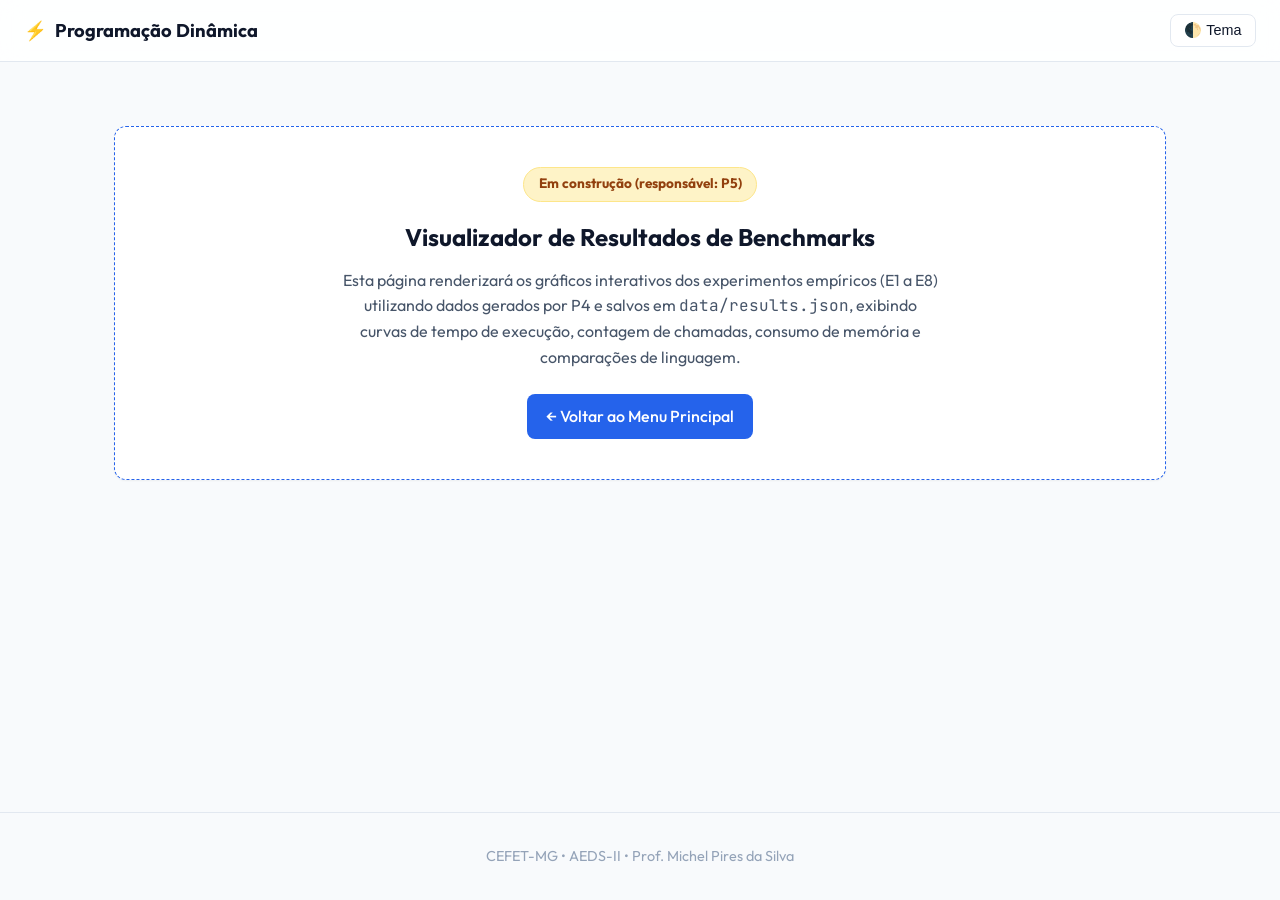
==== web/benchmarks.html @ c02f7778 "feat: benchmarks, lcs em cpp e interface web com menu funcional" ====
<!DOCTYPE html>
<html lang="pt-BR">
<head>
  <meta charset="UTF-8">
  <meta name="viewport" content="width=device-width, initial-scale=1.0">
  <title>Resultados de Benchmarks | Programação Dinâmica</title>
  <link rel="stylesheet" href="css/style.css">
</head>
<body>
  <header class="navbar">
    <a href="index.html" class="nav-brand">
      <span>⚡</span> Programação Dinâmica
    </a>
    <div class="nav-actions">
      <button class="theme-toggle-btn" onclick="toggleTheme()" aria-label="Alternar tema">
        🌓 Tema
      </button>
    </div>
  </header>

  <main class="container">
    <div class="construction-banner">
      <span class="construction-badge">Em construção (responsável: P5)</span>
      <h1 class="construction-title">Visualizador de Resultados de Benchmarks</h1>
      <p class="construction-text">
        Esta página renderizará os gráficos interativos dos experimentos empíricos (E1 a E8) utilizando dados
        gerados por P4 e salvos em <code>data/results.json</code>, exibindo curvas de tempo de execução, contagem
        de chamadas, consumo de memória e comparações de linguagem.
      </p>
      <!-- TODO(P5): ver docs/tarefas/P5_cheatsheet_slides_e_web.md para integração com Chart.js via CDN cdnjs -->
      <a href="index.html" class="btn-back">&larr; Voltar ao Menu Principal</a>
    </div>
  </main>

  <footer>
    <p>CEFET-MG • AEDS-II • Prof. Michel Pires da Silva</p>
  </footer>

  <script src="js/shared.js"></script>
</body>
</html>
---- web/css/style.css ----
/* ==========================================================================
   Design System & Estilos Globais - Programação Dinâmica (AEDS-II)
   ========================================================================== */

@import url('https://fonts.googleapis.com/css2?family=Outfit:wght@300;400;500;600;700&family=JetBrains+Mono:wght@400;500&display=swap');

:root {
  /* Cores Oficiais das Técnicas do Projeto */
  --color-naive: #d62728;
  --color-memo: #1f77b4;
  --color-bottom-up: #2ca02c;
  --color-two-rows: #9467bd;
  --color-greedy: #7f7f7f;

  /* Tema Claro Padrão */
  --bg-primary: #f8fafc;
  --bg-surface: #ffffff;
  --bg-surface-glass: rgba(255, 255, 255, 0.85);
  --border-color: #e2e8f0;
  --text-primary: #0f172a;
  --text-secondary: #475569;
  --text-muted: #94a3b8;
  --brand-primary: #2563eb;
  --brand-primary-hover: #1d4ed8;
  --brand-light: #eff6ff;

  --shadow-sm: 0 1px 2px 0 rgba(0, 0, 0, 0.05);
  --shadow-md: 0 4px 6px -1px rgba(0, 0, 0, 0.08), 0 2px 4px -1px rgba(0, 0, 0, 0.04);
  --shadow-lg: 0 10px 15px -3px rgba(0, 0, 0, 0.1), 0 4px 6px -2px rgba(0, 0, 0, 0.05);

  --radius-sm: 8px;
  --radius-md: 12px;
  --radius-lg: 16px;
  --transition: all 0.2s cubic-bezier(0.4, 0, 0.2, 1);
}

[data-theme="dark"] {
  --bg-primary: #0b0f19;
  --bg-surface: #111827;
  --bg-surface-glass: rgba(17, 24, 39, 0.85);
  --border-color: #1f2937;
  --text-primary: #f9fafb;
  --text-secondary: #9ca3af;
  --text-muted: #6b7280;
  --brand-primary: #3b82f6;
  --brand-primary-hover: #60a5fa;
  --brand-light: rgba(59, 130, 246, 0.15);

  --shadow-sm: 0 1px 2px 0 rgba(0, 0, 0, 0.3);
  --shadow-md: 0 4px 6px -1px rgba(0, 0, 0, 0.4), 0 2px 4px -1px rgba(0, 0, 0, 0.2);
  --shadow-lg: 0 10px 15px -3px rgba(0, 0, 0, 0.5), 0 4px 6px -2px rgba(0, 0, 0, 0.3);
}

/* Reset e Base */
* {
  margin: 0;
  padding: 0;
  box-sizing: border-box;
}

body {
  font-family: 'Outfit', -apple-system, BlinkMacSystemFont, 'Segoe UI', Roboto, sans-serif;
  background-color: var(--bg-primary);
  color: var(--text-primary);
  min-height: 100vh;
  display: flex;
  flex-direction: column;
  transition: background-color 0.3s ease, color 0.3s ease;
  line-height: 1.6;
}

code, pre {
  font-family: 'JetBrains Mono', monospace;
}

/* Container Principal */
.container {
  max-width: 1100px;
  margin: 0 auto;
  padding: 2rem 1.5rem;
  width: 100%;
}

/* Header & Barra Superior */
.navbar {
  background: var(--bg-surface-glass);
  backdrop-filter: blur(12px);
  border-bottom: 1px solid var(--border-color);
  position: sticky;
  top: 0;
  z-index: 100;
  padding: 0.85rem 1.5rem;
  display: flex;
  justify-content: space-between;
  align-items: center;
}

.nav-brand {
  font-weight: 700;
  font-size: 1.15rem;
  color: var(--text-primary);
  text-decoration: none;
  display: flex;
  align-items: center;
  gap: 0.5rem;
}

.nav-actions {
  display: flex;
  align-items: center;
  gap: 1rem;
}

.theme-toggle-btn {
  background: var(--bg-surface);
  border: 1px solid var(--border-color);
  color: var(--text-primary);
  padding: 0.45rem 0.85rem;
  border-radius: var(--radius-sm);
  cursor: pointer;
  font-size: 0.9rem;
  font-weight: 500;
  display: inline-flex;
  align-items: center;
  gap: 0.4rem;
  transition: var(--transition);
}

.theme-toggle-btn:hover {
  border-color: var(--brand-primary);
  color: var(--brand-primary);
}

/* Hero Section */
.hero {
  text-align: center;
  margin: 2.5rem 0 3.5rem;
}

.hero-badge {
  display: inline-block;
  padding: 0.3rem 0.85rem;
  background: var(--brand-light);
  color: var(--brand-primary);
  border-radius: 9999px;
  font-size: 0.85rem;
  font-weight: 600;
  margin-bottom: 1rem;
  text-transform: uppercase;
  letter-spacing: 0.05em;
}

.hero h1 {
  font-size: 2.5rem;
  font-weight: 700;
  margin-bottom: 0.75rem;
  letter-spacing: -0.02em;
}

.hero p {
  font-size: 1.15rem;
  color: var(--text-secondary);
  max-width: 680px;
  margin: 0 auto;
}

/* Grid de Módulos e Cards */
.grid {
  display: grid;
  grid-template-columns: repeat(auto-fill, minmax(320px, 1fr));
  gap: 1.5rem;
  margin-bottom: 3rem;
}

.card {
  background: var(--bg-surface);
  border: 1px solid var(--border-color);
  border-radius: var(--radius-md);
  padding: 1.5rem;
  text-decoration: none;
  color: inherit;
  transition: var(--transition);
  display: flex;
  flex-direction: column;
  box-shadow: var(--shadow-sm);
  position: relative;
  overflow: hidden;
}

.card:hover {
  transform: translateY(-4px);
  border-color: var(--brand-primary);
  box-shadow: var(--shadow-lg);
}

.card-tag {
  align-self: flex-start;
  font-size: 0.75rem;
  font-weight: 700;
  padding: 0.2rem 0.5rem;
  border-radius: 4px;
  text-transform: uppercase;
  margin-bottom: 0.75rem;
}

.card-title {
  font-size: 1.25rem;
  font-weight: 600;
  margin-bottom: 0.5rem;
  color: var(--text-primary);
}

.card-desc {
  font-size: 0.95rem;
  color: var(--text-secondary);
  flex-grow: 1;
  margin-bottom: 1rem;
}

.card-footer {
  display: flex;
  align-items: center;
  justify-content: space-between;
  font-size: 0.85rem;
  font-weight: 600;
  color: var(--brand-primary);
}

/* Cores das tags por técnica */
.tag-naive { background: rgba(214, 39, 40, 0.12); color: var(--color-naive); }
.tag-memo { background: rgba(31, 119, 180, 0.12); color: var(--color-memo); }
.tag-bottom-up { background: rgba(44, 160, 44, 0.12); color: var(--color-bottom-up); }
.tag-two-rows { background: rgba(148, 103, 189, 0.12); color: var(--color-two-rows); }
.tag-greedy { background: rgba(127, 127, 127, 0.12); color: var(--color-greedy); }

/* Avisos de Construção */
.construction-banner {
  background: var(--bg-surface);
  border: 1px dashed var(--brand-primary);
  border-radius: var(--radius-md);
  padding: 2.5rem 2rem;
  text-align: center;
  margin: 2rem 0;
  box-shadow: var(--shadow-sm);
}

.construction-badge {
  display: inline-block;
  background: #fef3c7;
  color: #92400e;
  border: 1px solid #fde68a;
  padding: 0.35rem 0.9rem;
  border-radius: 9999px;
  font-size: 0.85rem;
  font-weight: 700;
  margin-bottom: 1rem;
}

[data-theme="dark"] .construction-badge {
  background: rgba(217, 119, 6, 0.2);
  color: #fbbf24;
  border-color: rgba(217, 119, 6, 0.4);
}

.construction-title {
  font-size: 1.5rem;
  font-weight: 700;
  margin-bottom: 0.75rem;
}

.construction-text {
  color: var(--text-secondary);
  max-width: 600px;
  margin: 0 auto 1.5rem;
  font-size: 1rem;
}

.btn-back {
  display: inline-flex;
  align-items: center;
  gap: 0.5rem;
  text-decoration: none;
  background: var(--brand-primary);
  color: #ffffff;
  padding: 0.6rem 1.2rem;
  border-radius: var(--radius-sm);
  font-weight: 500;
  transition: var(--transition);
}

.btn-back:hover {
  background: var(--brand-primary-hover);
}

/* Footer */
footer {
  margin-top: auto;
  border-top: 1px solid var(--border-color);
  padding: 2rem 1.5rem;
  text-align: center;
  font-size: 0.9rem;
  color: var(--text-muted);
}
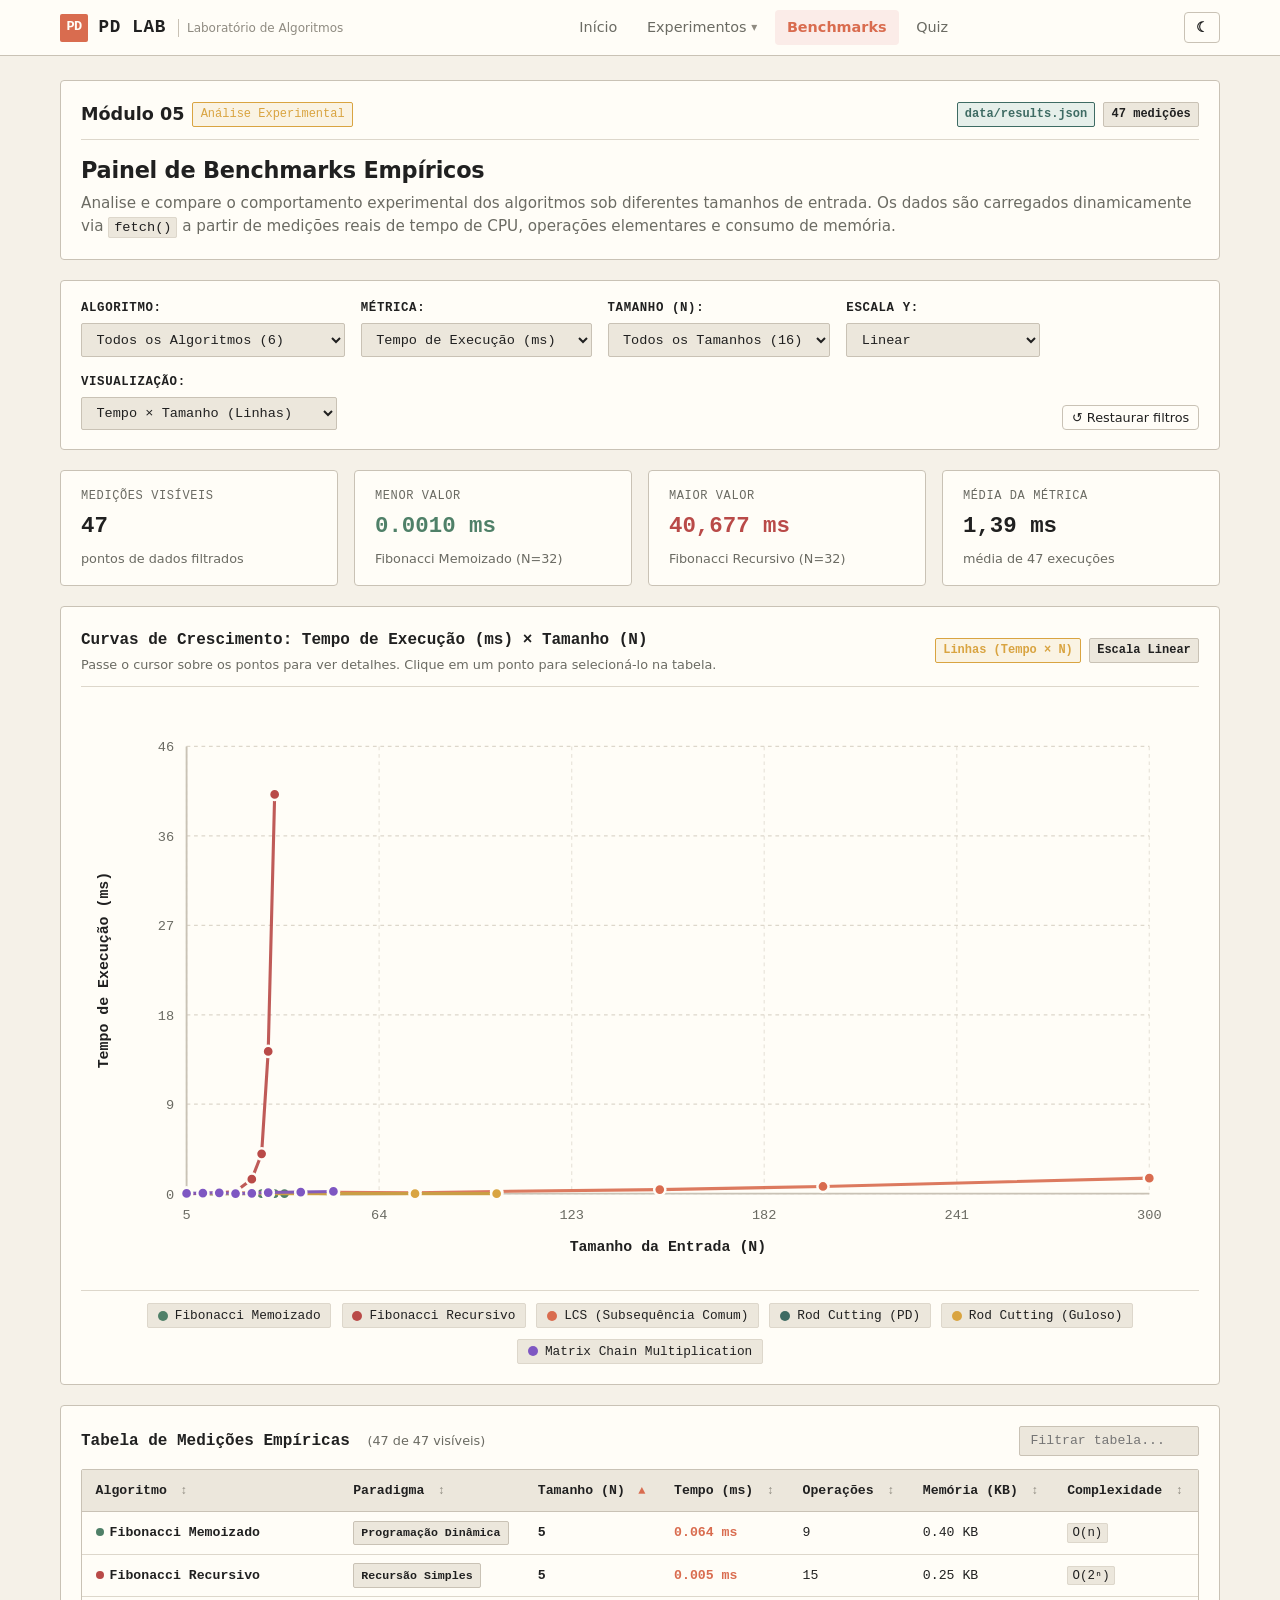
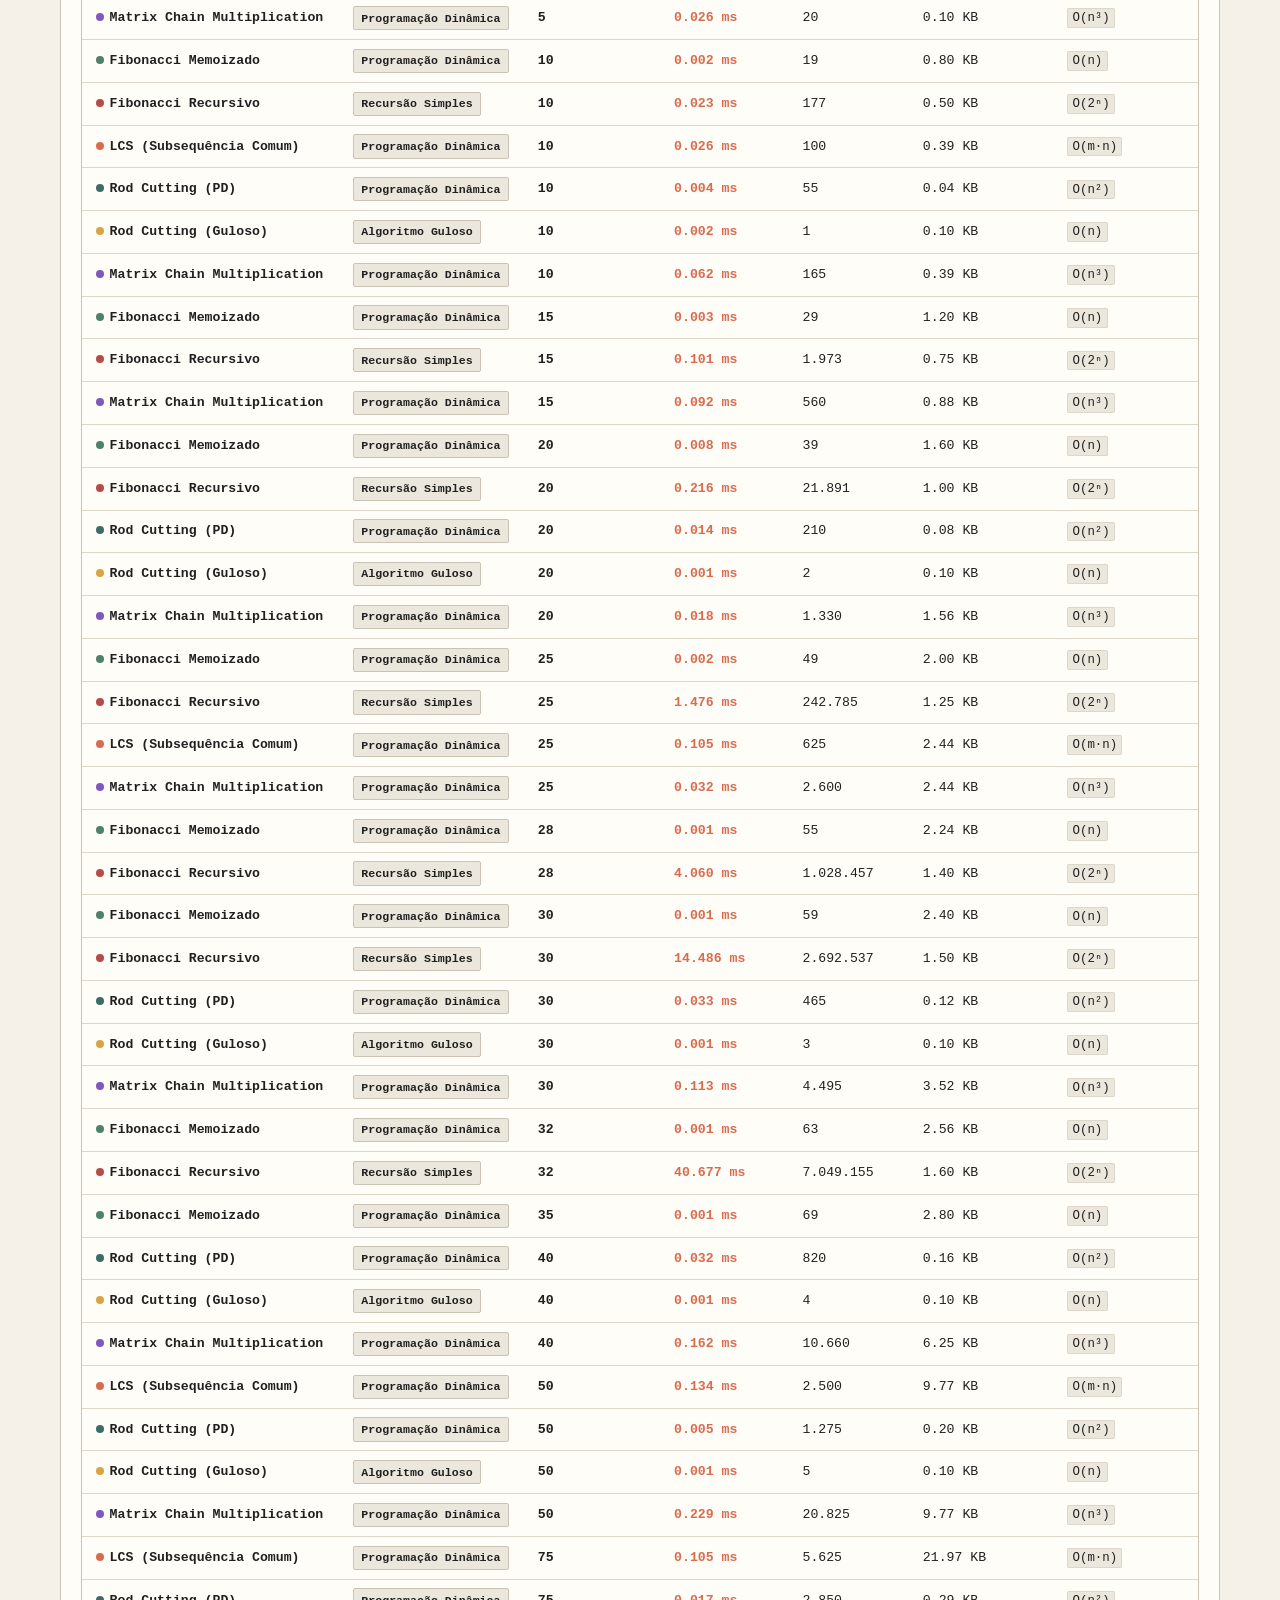
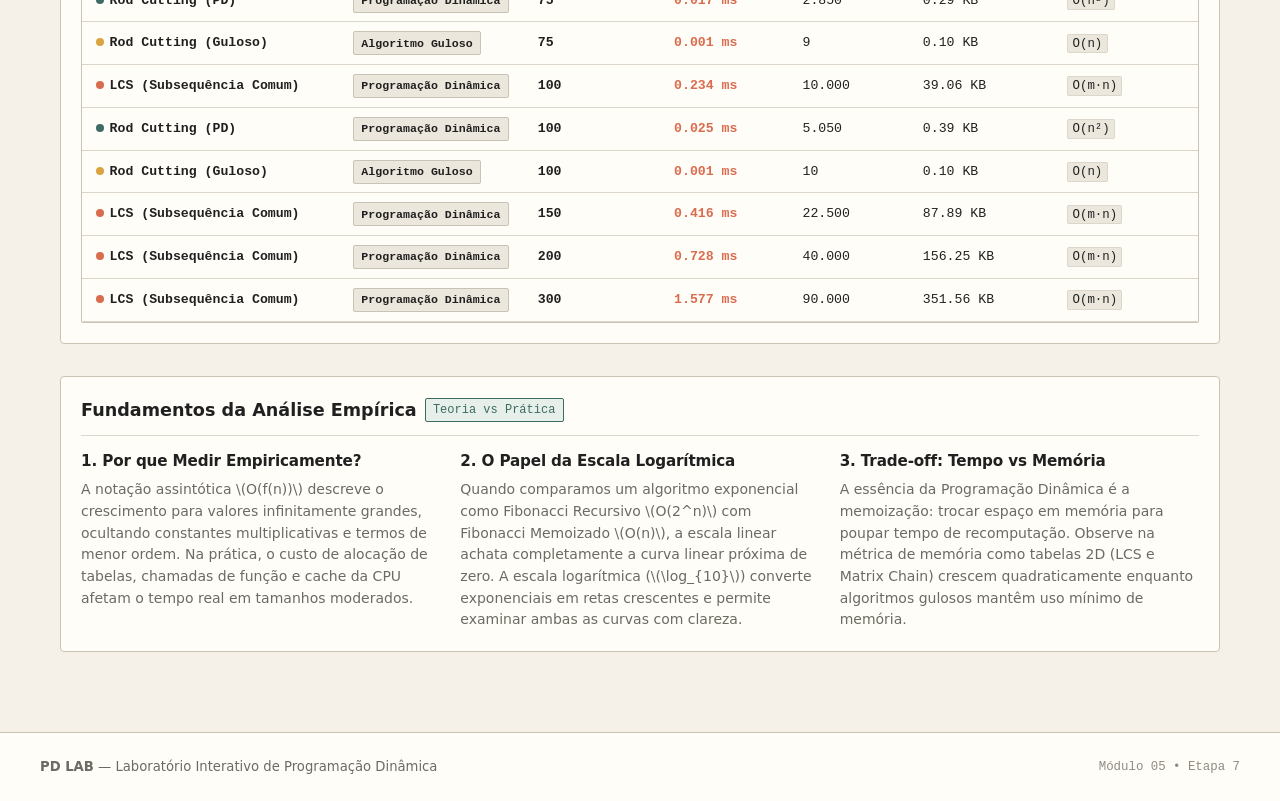
==== commit 1ef37d37: "feat(Site): Implementado sistema web ditadico e interativo para Programacao Dinamica" ====
--- a/web/benchmarks.html
+++ b/web/benchmarks.html
@@ -3,39 +3,1239 @@
 <head>
   <meta charset="UTF-8">
   <meta name="viewport" content="width=device-width, initial-scale=1.0">
-  <title>Resultados de Benchmarks | Programação Dinâmica</title>
+  <title>Benchmarks Empíricos — PD LAB</title>
+  <meta name="description" content="Painel de benchmarks empíricos do PD Lab. Comparação de tempo de execução, operações e consumo de memória entre algoritmos de Programação Dinâmica, Recursão e Gulosos.">
+  <script>
+    (function() {
+      try {
+        var saved = localStorage.getItem('pdlab_theme');
+        if (saved) {
+          var theme = JSON.parse(saved);
+          if (theme === 'dark' || theme === 'light') {
+            document.documentElement.setAttribute('data-theme', theme);
+          }
+        } else if (window.matchMedia && window.matchMedia('(prefers-color-scheme: dark)').matches) {
+          document.documentElement.setAttribute('data-theme', 'dark');
+        }
+      } catch (e) {}
+    })();
+  </script>
   <link rel="stylesheet" href="css/style.css">
 </head>
 <body>
-  <header class="navbar">
-    <a href="index.html" class="nav-brand">
-      <span>⚡</span> Programação Dinâmica
-    </a>
-    <div class="nav-actions">
-      <button class="theme-toggle-btn" onclick="toggleTheme()" aria-label="Alternar tema">
-        🌓 Tema
+
+  <!-- CABEÇALHO GLOBAL -->
+  <header class="site-header">
+    <div class="header-inner">
+      <a href="index.html" class="logo-area" aria-label="PD LAB - Início">
+        <span class="logo-mark">PD</span>
+        <span class="logo-title">PD LAB</span>
+        <span class="logo-subtitle">Laboratório de Algoritmos</span>
+      </a>
+
+      <nav class="site-nav" aria-label="Navegação principal">
+        <ul class="nav-list">
+          <li>
+            <a href="index.html" class="nav-link">Início</a>
+          </li>
+          <li class="nav-dropdown">
+            <button type="button" class="nav-link nav-dropdown-toggle" aria-expanded="false" aria-haspopup="true">
+              Experimentos
+            </button>
+            <ul class="nav-dropdown-menu" role="menu">
+              <li class="dropdown-item" role="none">
+                <a href="fib-tree.html" role="menuitem">
+                  <span>01. Fibonacci</span>
+                  <span class="dropdown-code">Árvore / Memo</span>
+                </a>
+              </li>
+              <li class="dropdown-item" role="none">
+                <a href="lcs-table.html" role="menuitem">
+                  <span>02. LCS</span>
+                  <span class="dropdown-code">Tabela 2D</span>
+                </a>
+              </li>
+              <li class="dropdown-item" role="none">
+                <a href="rod-cutting-duel.html" role="menuitem">
+                  <span>03. Rod Cutting</span>
+                  <span class="dropdown-code">PD vs Guloso</span>
+                </a>
+              </li>
+              <li class="dropdown-item" role="none">
+                <a href="matrix-chain.html" role="menuitem">
+                  <span>04. Matrix Chain</span>
+                  <span class="dropdown-code">Parentização</span>
+                </a>
+              </li>
+            </ul>
+          </li>
+          <li>
+            <a href="benchmarks.html" class="nav-link active" aria-current="page">Benchmarks</a>
+          </li>
+          <li>
+            <a href="quiz.html" class="nav-link">Quiz</a>
+          </li>
+        </ul>
+      </nav>
+
+      <div class="header-actions">
+        <button type="button" class="theme-toggle-btn" data-action="toggle-theme" aria-label="Alternar tema claro/escuro" title="Alternar tema">
+          ☾
+        </button>
+        <button type="button" class="mobile-nav-toggle" aria-label="Abrir menu de navegação" aria-expanded="false">
+          ☰
+        </button>
+      </div>
+    </div>
+  </header>
+
+  <main class="main-container">
+
+    <!-- Cabeçalho do Módulo -->
+    <div class="lab-card" style="margin-bottom: 1.25rem;">
+      <div class="lab-card-header">
+        <div class="lab-card-title">
+          <span>Módulo 05</span>
+          <span class="badge badge-accent">Análise Experimental</span>
+        </div>
+        <div style="display: flex; gap: 0.5rem; align-items: center;">
+          <span class="badge badge-secondary" id="badge-dataset-info">data/results.json</span>
+          <span class="badge" id="badge-total-records">0 medições</span>
+        </div>
+      </div>
+      
+      <div style="display: flex; flex-wrap: wrap; justify-content: space-between; align-items: baseline; gap: 0.75rem;">
+        <div>
+          <h2>Painel de Benchmarks Empíricos</h2>
+          <p style="margin: 0; font-size: 0.95rem;">
+            Analise e compare o comportamento experimental dos algoritmos sob diferentes tamanhos de entrada.
+            Os dados são carregados dinamicamente via <code>fetch()</code> a partir de medições reais de tempo de CPU, operações elementares e consumo de memória.
+          </p>
+        </div>
+      </div>
+    </div>
+
+    <!-- ESTADO: CARREGAMENTO -->
+    <div class="bench-feedback-box" id="state-loading">
+      <div class="bench-spinner"></div>
+      <div class="bench-feedback-title">Carregando dados...</div>
+      <p class="bench-feedback-desc">
+        Acessando medições experimentais em <code>data/results.json</code>.
+      </p>
+    </div>
+
+    <!-- ESTADO: ERRO -->
+    <div class="bench-feedback-box" id="state-error" style="display: none;">
+      <div class="bench-feedback-icon" style="color: var(--color-danger);">⚠️</div>
+      <div class="bench-feedback-title">Não foi possível carregar os resultados.</div>
+      <p class="bench-feedback-desc" id="error-message-text">
+        Ocorreu uma falha ao tentar ler os dados de benchmark. Verifique se o arquivo <code>data/results.json</code> existe e é um JSON válido.
+      </p>
+      <button type="button" class="btn btn-primary btn-sm" id="btn-retry-fetch">
+        Tentar novamente
       </button>
     </div>
-  </header>
-
-  <main class="container">
-    <div class="construction-banner">
-      <span class="construction-badge">Em construção (responsável: P5)</span>
-      <h1 class="construction-title">Visualizador de Resultados de Benchmarks</h1>
-      <p class="construction-text">
-        Esta página renderizará os gráficos interativos dos experimentos empíricos (E1 a E8) utilizando dados
-        gerados por P4 e salvos em <code>data/results.json</code>, exibindo curvas de tempo de execução, contagem
-        de chamadas, consumo de memória e comparações de linguagem.
+
+    <!-- ESTADO: VAZIO -->
+    <div class="bench-feedback-box" id="state-empty" style="display: none;">
+      <div class="bench-feedback-icon" style="color: var(--color-accent);">📭</div>
+      <div class="bench-feedback-title">Nenhum resultado experimental encontrado.</div>
+      <p class="bench-feedback-desc">
+        O arquivo <code>data/results.json</code> foi carregado com sucesso, porém não contém medições de experimentos disponíveis.
       </p>
-      <!-- TODO(P5): ver docs/tarefas/P5_cheatsheet_slides_e_web.md para integração com Chart.js via CDN cdnjs -->
-      <a href="index.html" class="btn-back">&larr; Voltar ao Menu Principal</a>
+      <button type="button" class="btn btn-outline btn-sm" id="btn-reload-empty">
+        Recarregar
+      </button>
     </div>
+
+    <!-- CONTEÚDO PRINCIPAL (Exibido após o carregamento com sucesso) -->
+    <div id="benchmarks-content" style="display: none;">
+
+      <!-- 1. Barra de Filtros e Controles -->
+      <div class="bench-filters-bar">
+        
+        <!-- Filtro: Algoritmo -->
+        <div class="bench-filter-group">
+          <label for="filter-algorithm">Algoritmo:</label>
+          <select id="filter-algorithm" aria-label="Filtrar por algoritmo">
+            <option value="all">Todos os Algoritmos</option>
+            <!-- Preenchido dinamicamente via JS -->
+          </select>
+        </div>
+
+        <!-- Filtro: Métrica -->
+        <div class="bench-filter-group">
+          <label for="filter-metric">Métrica:</label>
+          <select id="filter-metric" aria-label="Filtrar por métrica">
+            <option value="timeMs">Tempo de Execução (ms)</option>
+            <option value="operations">Operações / Chamadas</option>
+            <option value="memoryKb">Consumo de Memória (KB)</option>
+          </select>
+        </div>
+
+        <!-- Filtro: Tamanho de Entrada -->
+        <div class="bench-filter-group">
+          <label for="filter-size">Tamanho (N):</label>
+          <select id="filter-size" aria-label="Filtrar por tamanho de entrada">
+            <option value="all">Todos os Tamanhos</option>
+            <!-- Preenchido dinamicamente via JS -->
+          </select>
+        </div>
+
+        <!-- Filtro: Escala do Eixo Y -->
+        <div class="bench-filter-group">
+          <label for="filter-scale">Escala Y:</label>
+          <select id="filter-scale" aria-label="Escala do eixo vertical">
+            <option value="linear">Linear</option>
+            <option value="log">Logarítmica (log₁₀)</option>
+          </select>
+        </div>
+
+        <!-- Filtro: Tipo de Gráfico -->
+        <div class="bench-filter-group">
+          <label for="filter-chart-type">Visualização:</label>
+          <select id="filter-chart-type" aria-label="Tipo de visualização gráfica">
+            <option value="lines">Tempo × Tamanho (Linhas)</option>
+            <option value="bars">Comparação Direta (Barras)</option>
+          </select>
+        </div>
+
+        <!-- Botão: Limpar Filtros -->
+        <div style="margin-left: auto;">
+          <button type="button" class="btn btn-outline btn-sm" id="btn-reset-filters" title="Restaurar filtros padrões">
+            ↺ Restaurar filtros
+          </button>
+        </div>
+      </div>
+
+      <!-- 2. Grade de Estatísticas Rápidas -->
+      <div class="bench-stats-grid">
+        <div class="bench-stat-card">
+          <span class="bench-stat-title">Medições Visíveis</span>
+          <span class="bench-stat-value" id="stat-count">0</span>
+          <span class="bench-stat-sub">pontos de dados filtrados</span>
+        </div>
+
+        <div class="bench-stat-card">
+          <span class="bench-stat-title">Menor Valor</span>
+          <span class="bench-stat-value" id="stat-min-val" style="color: var(--color-success);">−</span>
+          <span class="bench-stat-sub" id="stat-min-sub">algoritmo mais veloz</span>
+        </div>
+
+        <div class="bench-stat-card">
+          <span class="bench-stat-title">Maior Valor</span>
+          <span class="bench-stat-value" id="stat-max-val" style="color: var(--color-danger);">−</span>
+          <span class="bench-stat-sub" id="stat-max-sub">custo mais alto</span>
+        </div>
+
+        <div class="bench-stat-card">
+          <span class="bench-stat-title">Média da Métrica</span>
+          <span class="bench-stat-value" id="stat-avg-val">−</span>
+          <span class="bench-stat-sub" id="stat-avg-sub">média ponderada</span>
+        </div>
+      </div>
+
+      <!-- 3. Container do Gráfico SVG Interativo -->
+      <div class="bench-chart-container">
+        <div class="bench-chart-header">
+          <div>
+            <span class="bench-chart-title" id="chart-main-title">
+              Curvas de Crescimento: Tempo (ms) × Tamanho da Entrada (N)
+            </span>
+            <div style="font-size: 0.8rem; color: var(--text-secondary); margin-top: 0.2rem;" id="chart-sub-title">
+              Passe o cursor sobre os pontos para ver detalhes. Clique em um ponto para selecioná-lo na tabela.
+            </div>
+          </div>
+
+          <div class="bench-chart-tools">
+            <span class="badge badge-accent" id="badge-chart-mode">Linhas (Tempo × N)</span>
+            <span class="badge" id="badge-chart-scale">Escala Linear</span>
+          </div>
+        </div>
+
+        <!-- Wrapper com SVG e Tooltip Flutuante -->
+        <div class="bench-svg-wrapper" id="svg-wrapper">
+          <svg id="bench-svg" class="bench-svg" viewBox="0 0 900 460" preserveAspectRatio="xMidYMid meet" aria-label="Gráfico de benchmark empírico">
+            <!-- Renderizado dinamicamente via JS -->
+          </svg>
+
+          <!-- Tooltip dinâmico -->
+          <div class="bench-tooltip" id="bench-tooltip" role="tooltip" aria-hidden="true">
+            <div class="bench-tooltip-title" id="tooltip-title">Algoritmo</div>
+            <div class="bench-tooltip-line" id="tooltip-size">Tamanho N: 10</div>
+            <div class="bench-tooltip-line" id="tooltip-value">Métrica: 2.31 ms</div>
+            <div class="bench-tooltip-line" id="tooltip-comp">Complexidade: O(n)</div>
+          </div>
+        </div>
+
+        <!-- Legenda Interativa -->
+        <div class="bench-legend" id="bench-legend" aria-label="Legenda dos algoritmos">
+          <!-- Chips gerados dinamicamente com cores e toggle on/off -->
+        </div>
+      </div>
+
+      <!-- 4. Tabela de Dados Experimentais -->
+      <div class="bench-table-container">
+        <div class="bench-table-header">
+          <div>
+            <span style="font-weight: 700; font-family: var(--font-mono); font-size: 1rem; color: var(--text-primary);">
+              Tabela de Medições Empíricas
+            </span>
+            <span style="font-size: 0.8rem; color: var(--text-secondary); margin-left: 0.5rem;" id="table-record-count">
+              (0 registros)
+            </span>
+          </div>
+
+          <div style="display: flex; gap: 0.5rem; align-items: center;">
+            <input type="text" id="table-search" placeholder="Filtrar tabela..." style="font-family: var(--font-mono); font-size: 0.825rem; padding: 0.4rem 0.65rem; border: 1px solid var(--border-color); border-radius: var(--radius-xs); background-color: var(--bg-surface-alt); color: var(--text-primary); width: 180px;" aria-label="Buscar dados na tabela">
+          </div>
+        </div>
+
+        <div class="bench-table-wrapper">
+          <table class="bench-table" id="bench-table" aria-label="Tabela de resultados empíricos">
+            <thead>
+              <tr>
+                <th scope="col" data-col="algorithm">Algoritmo <span class="sort-indicator">↕</span></th>
+                <th scope="col" data-col="paradigm">Paradigma <span class="sort-indicator">↕</span></th>
+                <th scope="col" data-col="inputSize">Tamanho (N) <span class="sort-indicator">↕</span></th>
+                <th scope="col" data-col="timeMs">Tempo (ms) <span class="sort-indicator">↕</span></th>
+                <th scope="col" data-col="operations">Operações <span class="sort-indicator">↕</span></th>
+                <th scope="col" data-col="memoryKb">Memória (KB) <span class="sort-indicator">↕</span></th>
+                <th scope="col" data-col="complexity">Complexidade <span class="sort-indicator">↕</span></th>
+              </tr>
+            </thead>
+            <tbody id="bench-table-body">
+              <!-- Linhas geradas dinamicamente -->
+            </tbody>
+          </table>
+        </div>
+      </div>
+
+    </div>
+
+    <!-- Fundamentos Teóricos da Análise Experimental -->
+    <div class="lab-card" style="margin-top: 1.5rem; margin-bottom: 2rem;">
+      <div class="lab-card-header">
+        <div class="lab-card-title">
+          <span>Fundamentos da Análise Empírica</span>
+          <span class="badge badge-secondary">Teoria vs Prática</span>
+        </div>
+      </div>
+
+      <div style="display: grid; grid-template-columns: repeat(auto-fit, minmax(280px, 1fr)); gap: 1.25rem;">
+        <div>
+          <h4 style="margin: 0 0 0.5rem; font-size: 0.95rem; color: var(--text-primary);">1. Por que Medir Empiricamente?</h4>
+          <p style="margin: 0; font-size: 0.875rem; color: var(--text-secondary); line-height: 1.55;">
+            A notação assintótica \(O(f(n))\) descreve o crescimento para valores infinitamente grandes, ocultando constantes multiplicativas e termos de menor ordem.
+            Na prática, o custo de alocação de tabelas, chamadas de função e cache da CPU afetam o tempo real em tamanhos moderados.
+          </p>
+        </div>
+
+        <div>
+          <h4 style="margin: 0 0 0.5rem; font-size: 0.95rem; color: var(--text-primary);">2. O Papel da Escala Logarítmica</h4>
+          <p style="margin: 0; font-size: 0.875rem; color: var(--text-secondary); line-height: 1.55;">
+            Quando comparamos um algoritmo exponencial como Fibonacci Recursivo \(O(2^n)\) com Fibonacci Memoizado \(O(n)\), a escala linear achata completamente a curva linear próxima de zero.
+            A escala logarítmica (\(\log_{10}\)) converte exponenciais em retas crescentes e permite examinar ambas as curvas com clareza.
+          </p>
+        </div>
+
+        <div>
+          <h4 style="margin: 0 0 0.5rem; font-size: 0.95rem; color: var(--text-primary);">3. Trade-off: Tempo vs Memória</h4>
+          <p style="margin: 0; font-size: 0.875rem; color: var(--text-secondary); line-height: 1.55;">
+            A essência da Programação Dinâmica é a memoização: trocar espaço em memória para poupar tempo de recomputação.
+            Observe na métrica de memória como tabelas 2D (LCS e Matrix Chain) crescem quadraticamente enquanto algoritmos gulosos mantêm uso mínimo de memória.
+          </p>
+        </div>
+      </div>
+    </div>
+
   </main>
 
-  <footer>
-    <p>CEFET-MG • AEDS-II • Prof. Michel Pires da Silva</p>
+  <!-- RODAPÉ GLOBAL -->
+  <footer class="site-footer">
+    <div class="footer-inner">
+      <div><strong>PD LAB</strong> — Laboratório Interativo de Programação Dinâmica</div>
+      <div class="footer-meta"><span>Módulo 05</span> • <span>Etapa 7</span></div>
+    </div>
   </footer>
 
+  <!-- SCRIPTS -->
   <script src="js/shared.js"></script>
+  <script>
+    (function() {
+      'use strict';
+
+      // =========================================================================
+      // PALETA DE CORES DOS ALGORITMOS (Conforme Design System do PD Lab)
+      // =========================================================================
+      var ALGO_COLORS = {
+        'fib_memo': '#4F8068',     // Verde Sucesso (Memoizado Ótimo)
+        'fib_rec': '#B94A48',      // Vermelho Perigo (Recursão Exponencial)
+        'lcs': '#D96C4F',          // Terracota Primário (LCS)
+        'rod_dp': '#3E6B63',       // Verde-azulado Secundário (Rod Cutting PD)
+        'rod_greedy': '#D9A441',   // Dourado Accent (Rod Cutting Guloso)
+        'matrix_chain': '#7E57C2', // Roxo Acadêmico (Matrix Chain)
+        'default': '#6B6B63'
+      };
+
+      // Estado Global da Aplicação de Benchmarks
+      var state = {
+        rawData: null,          // JSON carregado de results.json
+        experiments: [],        // Lista completa de experimentos
+        disabledAlgorithms: {}, // Algoritmos desativados via clique na legenda
+        selectedPointId: null,  // ID do ponto selecionado no gráfico/tabela
+        filters: {
+          algorithm: 'all',
+          metric: 'timeMs',
+          size: 'all',
+          scale: 'linear',
+          chartType: 'lines'
+        },
+        tableSort: {
+          column: 'inputSize',
+          asc: true
+        },
+        tableSearchQuery: ''
+      };
+
+      // Elementos do DOM
+      var dom = {
+        stateLoading: document.getElementById('state-loading'),
+        stateError: document.getElementById('state-error'),
+        stateEmpty: document.getElementById('state-empty'),
+        errorMessageText: document.getElementById('error-message-text'),
+        btnRetryFetch: document.getElementById('btn-retry-fetch'),
+        btnReloadEmpty: document.getElementById('btn-reload-empty'),
+        benchmarksContent: document.getElementById('benchmarks-content'),
+
+        badgeDatasetInfo: document.getElementById('badge-dataset-info'),
+        badgeTotalRecords: document.getElementById('badge-total-records'),
+
+        filterAlgorithm: document.getElementById('filter-algorithm'),
+        filterMetric: document.getElementById('filter-metric'),
+        filterSize: document.getElementById('filter-size'),
+        filterScale: document.getElementById('filter-scale'),
+        filterChartType: document.getElementById('filter-chart-type'),
+        btnResetFilters: document.getElementById('btn-reset-filters'),
+
+        statCount: document.getElementById('stat-count'),
+        statMinVal: document.getElementById('stat-min-val'),
+        statMinSub: document.getElementById('stat-min-sub'),
+        statMaxVal: document.getElementById('stat-max-val'),
+        statMaxSub: document.getElementById('stat-max-sub'),
+        statAvgVal: document.getElementById('stat-avg-val'),
+        statAvgSub: document.getElementById('stat-avg-sub'),
+
+        chartMainTitle: document.getElementById('chart-main-title'),
+        chartSubTitle: document.getElementById('chart-sub-title'),
+        badgeChartMode: document.getElementById('badge-chart-mode'),
+        badgeChartScale: document.getElementById('badge-chart-scale'),
+        svgWrapper: document.getElementById('svg-wrapper'),
+        benchSvg: document.getElementById('bench-svg'),
+        benchLegend: document.getElementById('bench-legend'),
+
+        tooltip: document.getElementById('bench-tooltip'),
+        tooltipTitle: document.getElementById('tooltip-title'),
+        tooltipSize: document.getElementById('tooltip-size'),
+        tooltipValue: document.getElementById('tooltip-value'),
+        tooltipComp: document.getElementById('tooltip-comp'),
+
+        tableSearch: document.getElementById('table-search'),
+        tableRecordCount: document.getElementById('table-record-count'),
+        benchTable: document.getElementById('bench-table'),
+        benchTableBody: document.getElementById('bench-table-body')
+      };
+
+      // =========================================================================
+      // 1. CARREGAMENTO DOS DADOS COM TRATAMENTO DE ERROS E ESTADOS
+      // =========================================================================
+      function loadBenchmarkData() {
+        showState('loading');
+
+        fetch('data/results.json')
+          .then(function(response) {
+            if (!response.ok) {
+              throw new Error('Falha na resposta do servidor: status HTTP ' + response.status);
+            }
+            return response.json();
+          })
+          .then(function(data) {
+            if (!data) {
+              throw new Error('O arquivo data/results.json retornou vazio ou nulo.');
+            }
+
+            // Normaliza a estrutura para garantir acesso aos experimentos
+            var list = [];
+            if (Array.isArray(data.experiments)) {
+              list = data.experiments;
+            } else if (Array.isArray(data.algorithms)) {
+              // Suporta formato alternativo aninhado
+              data.algorithms.forEach(function(algo) {
+                if (Array.isArray(algo.dataPoints)) {
+                  algo.dataPoints.forEach(function(pt, idx) {
+                    list.push({
+                      id: algo.id + '_' + (pt.inputSize || idx),
+                      algorithm: algo.name || algo.id,
+                      algorithmId: algo.id,
+                      inputSize: pt.inputSize || pt.n || 0,
+                      timeMs: pt.timeMs !== undefined ? pt.timeMs : pt.time || 0,
+                      operations: pt.operations || pt.ops || 0,
+                      memoryKb: pt.memoryKb || pt.mem || 0,
+                      complexity: pt.complexity || 'O(n)',
+                      paradigm: pt.paradigm || 'Programação Dinâmica'
+                    });
+                  });
+                }
+              });
+            }
+
+            if (list.length === 0) {
+              showState('empty');
+              return;
+            }
+
+            state.rawData = data;
+            state.experiments = list;
+            initFiltersOptions();
+            showState('content');
+            updateDashboard();
+          })
+          .catch(function(err) {
+            console.error('[PD Lab Benchmarks] Erro ao carregar dados:', err);
+            dom.errorMessageText.textContent = 'Erro ao processar dados de benchmark: ' + (err.message || 'Falha de rede.');
+            showState('error');
+          });
+      }
+
+      function showState(type) {
+        dom.stateLoading.style.display = (type === 'loading') ? 'flex' : 'none';
+        dom.stateError.style.display = (type === 'error') ? 'flex' : 'none';
+        dom.stateEmpty.style.display = (type === 'empty') ? 'flex' : 'none';
+        dom.benchmarksContent.style.display = (type === 'content') ? 'block' : 'none';
+      }
+
+      // =========================================================================
+      // 2. INICIALIZAÇÃO DE FILTROS A PARTIR DO DATASET CARREGADO
+      // =========================================================================
+      function initFiltersOptions() {
+        var exps = state.experiments;
+
+        // Extrai algoritmos únicos
+        var algoMap = {};
+        exps.forEach(function(e) {
+          if (!algoMap[e.algorithmId]) {
+            algoMap[e.algorithmId] = e.algorithm;
+          }
+        });
+
+        var algoHtml = '<option value="all">Todos os Algoritmos (' + Object.keys(algoMap).length + ')</option>';
+        Object.keys(algoMap).forEach(function(id) {
+          algoHtml += '<option value="' + id + '">' + escapeHtml(algoMap[id]) + '</option>';
+        });
+        dom.filterAlgorithm.innerHTML = algoHtml;
+
+        // Extrai tamanhos únicos (ordenados crescentemente)
+        var sizesSet = new Set();
+        exps.forEach(function(e) { sizesSet.add(e.inputSize); });
+        var sortedSizes = Array.from(sizesSet).sort(function(a, b) { return a - b; });
+
+        var sizeHtml = '<option value="all">Todos os Tamanhos (' + sortedSizes.length + ')</option>';
+        sortedSizes.forEach(function(s) {
+          sizeHtml += '<option value="' + s + '">N = ' + s + '</option>';
+        });
+        dom.filterSize.innerHTML = sizeHtml;
+
+        dom.badgeTotalRecords.textContent = exps.length + ' medições';
+      }
+
+      // =========================================================================
+      // 3. FILTRAGEM E SELEÇÃO DE DADOS
+      // =========================================================================
+      function getFilteredExperiments() {
+        var f = state.filters;
+        return state.experiments.filter(function(e) {
+          // Filtro de algoritmo
+          if (f.algorithm !== 'all' && e.algorithmId !== f.algorithm) {
+            return false;
+          }
+          // Filtro de desativação individual pela legenda
+          if (state.disabledAlgorithms[e.algorithmId]) {
+            return false;
+          }
+          // Filtro de tamanho
+          if (f.size !== 'all' && e.inputSize !== parseInt(f.size, 10)) {
+            return false;
+          }
+          return true;
+        });
+      }
+
+      function getMetricInfo(metricKey) {
+        var meta = {
+          timeMs: { label: 'Tempo de Execução', unit: 'ms', decimals: 3 },
+          operations: { label: 'Operações / Chamadas', unit: 'ops', decimals: 0 },
+          memoryKb: { label: 'Consumo de Memória', unit: 'KB', decimals: 2 }
+        };
+        return meta[metricKey] || meta.timeMs;
+      }
+
+      function getMetricValue(item, metricKey) {
+        var val = item[metricKey];
+        return (val !== undefined && val !== null && !isNaN(val)) ? Number(val) : 0;
+      }
+
+      // =========================================================================
+      // 4. ATUALIZAÇÃO GERAL DO PAINEL (ESTATÍSTICAS + GRÁFICO + TABELA)
+      // =========================================================================
+      function updateDashboard() {
+        var filtered = getFilteredExperiments();
+        updateSummaryStats(filtered);
+        renderChart(filtered);
+        renderLegend();
+        renderTable(filtered);
+      }
+
+      function updateSummaryStats(filtered) {
+        var mKey = state.filters.metric;
+        var mInfo = getMetricInfo(mKey);
+
+        dom.statCount.textContent = filtered.length;
+
+        if (filtered.length === 0) {
+          dom.statMinVal.textContent = '−';
+          dom.statMinSub.textContent = 'sem medições';
+          dom.statMaxVal.textContent = '−';
+          dom.statMaxSub.textContent = 'sem medições';
+          dom.statAvgVal.textContent = '−';
+          dom.statAvgSub.textContent = 'sem medições';
+          return;
+        }
+
+        var minItem = filtered[0];
+        var maxItem = filtered[0];
+        var sum = 0;
+
+        filtered.forEach(function(item) {
+          var val = getMetricValue(item, mKey);
+          sum += val;
+          if (val < getMetricValue(minItem, mKey)) minItem = item;
+          if (val > getMetricValue(maxItem, mKey)) maxItem = item;
+        });
+
+        var avg = sum / filtered.length;
+
+        dom.statMinVal.textContent = formatMetricNumber(getMetricValue(minItem, mKey), mInfo);
+        dom.statMinSub.textContent = minItem.algorithm + ' (N=' + minItem.inputSize + ')';
+
+        dom.statMaxVal.textContent = formatMetricNumber(getMetricValue(maxItem, mKey), mInfo);
+        dom.statMaxSub.textContent = maxItem.algorithm + ' (N=' + maxItem.inputSize + ')';
+
+        dom.statAvgVal.textContent = formatMetricNumber(avg, mInfo);
+        dom.statAvgSub.textContent = 'média de ' + filtered.length + ' execuções';
+      }
+
+      function formatMetricNumber(num, mInfo) {
+        if (num === 0) return '0 ' + mInfo.unit;
+        if (num < 0.01 && mInfo.decimals > 2) {
+          return num.toFixed(4) + ' ' + mInfo.unit;
+        }
+        return num.toLocaleString('pt-BR', { maximumFractionDigits: mInfo.decimals }) + ' ' + mInfo.unit;
+      }
+
+      // =========================================================================
+      // 5. RENDERIZAÇÃO DE GRÁFICOS SVG INTERATIVOS
+      // =========================================================================
+      function renderChart(filtered) {
+        var svg = dom.benchSvg;
+        var mKey = state.filters.metric;
+        var mInfo = getMetricInfo(mKey);
+        var isLog = (state.filters.scale === 'log');
+        var isBars = (state.filters.chartType === 'bars');
+
+        // Atualiza títulos do painel
+        dom.chartMainTitle.textContent = (isBars ? 'Comparação Direta: ' : 'Curvas de Crescimento: ') +
+          mInfo.label + ' (' + mInfo.unit + ') ' + (isBars ? 'por Algoritmo' : '× Tamanho (N)');
+        dom.badgeChartMode.textContent = isBars ? 'Comparação em Barras' : 'Linhas (Tempo × N)';
+        dom.badgeChartScale.textContent = isLog ? 'Escala Logarítmica (log₁₀)' : 'Escala Linear';
+
+        if (filtered.length === 0) {
+          svg.innerHTML = '<text x="450" y="230" text-anchor="middle" fill="var(--text-muted)" font-size="15" font-family="var(--font-mono)">Nenhum dado coincide com os filtros selecionados.</text>';
+          return;
+        }
+
+        // Dimensões do viewBox do SVG
+        var width = 900;
+        var height = 460;
+        var padding = { top: 35, right: 40, bottom: 65, left: 85 };
+        var plotW = width - padding.left - padding.right;
+        var plotH = height - padding.top - padding.bottom;
+
+        // Agrupamento por algoritmo
+        var groups = {};
+        filtered.forEach(function(item) {
+          if (!groups[item.algorithmId]) {
+            groups[item.algorithmId] = {
+              id: item.algorithmId,
+              name: item.algorithm,
+              items: []
+            };
+          }
+          groups[item.algorithmId].items.push(item);
+        });
+
+        // Ordena itens de cada grupo por inputSize
+        Object.keys(groups).forEach(function(id) {
+          groups[id].items.sort(function(a, b) { return a.inputSize - b.inputSize; });
+        });
+
+        if (isBars) {
+          renderBarChart(svg, filtered, groups, padding, plotW, plotH, width, height, mKey, mInfo, isLog);
+        } else {
+          renderLineChart(svg, groups, padding, plotW, plotH, width, height, mKey, mInfo, isLog);
+        }
+      }
+
+      // 5.A: Gráfico de Linhas (Curvas de Crescimento)
+      function renderLineChart(svg, groups, pad, plotW, plotH, W, H, mKey, mInfo, isLog) {
+        // Encontrar limites X (inputSize) e Y (métrica)
+        var allSizes = [];
+        var allVals = [];
+
+        Object.keys(groups).forEach(function(id) {
+          groups[id].items.forEach(function(item) {
+            allSizes.push(item.inputSize);
+            var val = getMetricValue(item, mKey);
+            allVals.push(val);
+          });
+        });
+
+        var minX = Math.min.apply(null, allSizes);
+        var maxX = Math.max.apply(null, allSizes);
+        if (minX === maxX) minX = Math.max(0, minX - 10);
+
+        var minY = 0;
+        var maxY = Math.max.apply(null, allVals);
+        if (maxY <= 0) maxY = 1;
+
+        if (isLog) {
+          var positiveVals = allVals.filter(function(v) { return v > 0; });
+          var minPos = positiveVals.length > 0 ? Math.min.apply(null, positiveVals) : 0.001;
+          minY = Math.max(0.0001, minPos);
+        }
+
+        // Escalas
+        function scaleX(xVal) {
+          return pad.left + ((xVal - minX) / (maxX - minX)) * plotW;
+        }
+
+        function scaleY(yVal) {
+          if (isLog) {
+            var safeY = Math.max(minY, yVal);
+            var logMin = Math.log10(minY);
+            var logMax = Math.log10(maxY * 1.15);
+            var norm = (Math.log10(safeY) - logMin) / (logMax - logMin);
+            return pad.top + plotH - (norm * plotH);
+          } else {
+            var yTop = maxY * 1.12;
+            return pad.top + plotH - ((yVal / yTop) * plotH);
+          }
+        }
+
+        var html = '';
+
+        // 1. Linhas de grade e eixos
+        html += renderGridAndAxes(pad, plotW, plotH, minX, maxX, minY, maxY, isLog, mInfo, scaleX, scaleY);
+
+        // 2. Linhas das séries e pontos
+        Object.keys(groups).forEach(function(algoId) {
+          var group = groups[algoId];
+          var color = ALGO_COLORS[algoId] || ALGO_COLORS.default;
+          var points = group.items;
+
+          // Caminho da linha SVG
+          var pathD = '';
+          points.forEach(function(pt, idx) {
+            var cx = scaleX(pt.inputSize);
+            var cy = scaleY(getMetricValue(pt, mKey));
+            pathD += (idx === 0 ? 'M ' : ' L ') + cx.toFixed(1) + ' ' + cy.toFixed(1);
+          });
+
+          html += '<path d="' + pathD + '" fill="none" stroke="' + color + '" stroke-width="2.5" stroke-linecap="round" stroke-linejoin="round" opacity="0.9" />';
+
+          // Pontos de dados interativos
+          points.forEach(function(pt) {
+            var cx = scaleX(pt.inputSize);
+            var cy = scaleY(getMetricValue(pt, mKey));
+            var isSelected = (state.selectedPointId === pt.id);
+
+            html += '<circle class="bench-chart-point" ' +
+              'cx="' + cx.toFixed(1) + '" cy="' + cy.toFixed(1) + '" ' +
+              'r="' + (isSelected ? '7' : '4.5') + '" ' +
+              'fill="' + (isSelected ? 'var(--color-accent)' : color) + '" ' +
+              'stroke="var(--bg-surface)" stroke-width="2" ' +
+              'data-id="' + pt.id + '" ' +
+              'data-algo="' + escapeHtml(pt.algorithm) + '" ' +
+              'data-size="' + pt.inputSize + '" ' +
+              'data-val="' + getMetricValue(pt, mKey) + '" ' +
+              'data-comp="' + escapeHtml(pt.complexity) + '" ' +
+              'style="cursor: pointer; transition: transform 0.15s ease;" />';
+          });
+        });
+
+        svg.innerHTML = html;
+        bindSvgInteractions(svg, mInfo);
+      }
+
+      // 5.B: Gráfico de Barras (Comparação Direta)
+      function renderBarChart(svg, filtered, groups, pad, plotW, plotH, W, H, mKey, mInfo, isLog) {
+        var algoIds = Object.keys(groups);
+        var groupCount = algoIds.length;
+
+        // Se há apenas um tamanho de entrada selecionado ou vários
+        // Mapeia médias ou valores por algoritmo
+        var algoAggregates = algoIds.map(function(id) {
+          var items = groups[id].items;
+          var sum = 0;
+          items.forEach(function(it) { sum += getMetricValue(it, mKey); });
+          var avg = items.length > 0 ? (sum / items.length) : 0;
+          return {
+            id: id,
+            name: groups[id].name,
+            value: avg,
+            items: items,
+            item: items[0] // amostra
+          };
+        });
+
+        var maxVal = Math.max.apply(null, algoAggregates.map(function(a) { return a.value; }));
+        if (maxVal <= 0) maxVal = 1;
+        var minVal = isLog ? 0.001 : 0;
+
+        function scaleBarY(val) {
+          if (isLog) {
+            var safe = Math.max(minVal, val);
+            var logMin = Math.log10(minVal);
+            var logMax = Math.log10(maxVal * 1.2);
+            var norm = (Math.log10(safe) - logMin) / (logMax - logMin);
+            return pad.top + plotH - (norm * plotH);
+          } else {
+            var yTop = maxVal * 1.15;
+            return pad.top + plotH - ((val / yTop) * plotH);
+          }
+        }
+
+        var html = '';
+
+        // Eixo Y e linhas de grade
+        html += renderVerticalGridOnly(pad, plotW, plotH, minVal, maxVal, isLog, mInfo, scaleBarY);
+
+        // Barras
+        var barSpacing = plotW / groupCount;
+        var barWidth = Math.min(68, barSpacing * 0.65);
+
+        algoAggregates.forEach(function(agg, idx) {
+          var color = ALGO_COLORS[agg.id] || ALGO_COLORS.default;
+          var x = pad.left + (idx * barSpacing) + (barSpacing - barWidth) / 2;
+          var y = scaleBarY(agg.value);
+          var h = Math.max(2, (pad.top + plotH) - y);
+
+          html += '<rect class="bench-chart-bar" ' +
+            'x="' + x.toFixed(1) + '" y="' + y.toFixed(1) + '" ' +
+            'width="' + barWidth.toFixed(1) + '" height="' + h.toFixed(1) + '" ' +
+            'fill="' + color + '" rx="3" opacity="0.88" ' +
+            'data-id="' + agg.id + '" ' +
+            'data-algo="' + escapeHtml(agg.name) + '" ' +
+            'data-size="' + (agg.items.length === 1 ? agg.items[0].inputSize : 'Média (' + agg.items.length + ' Ns)') + '" ' +
+            'data-val="' + agg.value + '" ' +
+            'data-comp="' + escapeHtml(agg.items[0].complexity) + '" ' +
+            'style="cursor: pointer; transition: opacity 0.15s ease;" />';
+
+          // Rótulo na base da barra (Eixo X)
+          var labelX = x + barWidth / 2;
+          var shortName = agg.name.split(' ')[0] + (agg.name.includes('Memo') ? ' (M)' : (agg.name.includes('Rec') ? ' (R)' : ''));
+          html += '<text x="' + labelX.toFixed(1) + '" y="' + (pad.top + plotH + 22) + '" text-anchor="middle" font-size="11" fill="var(--text-secondary)">' + escapeHtml(shortName) + '</text>';
+
+          // Valor numérico no topo da barra
+          html += '<text x="' + labelX.toFixed(1) + '" y="' + (y - 6).toFixed(1) + '" text-anchor="middle" font-size="10.5" font-weight="700" fill="var(--text-primary)">' + formatMetricNumber(agg.value, mInfo) + '</text>';
+        });
+
+        // Linha base Eixo X
+        html += '<line x1="' + pad.left + '" y1="' + (pad.top + plotH) + '" x2="' + (pad.left + plotW) + '" y2="' + (pad.top + plotH) + '" stroke="var(--border-color)" stroke-width="1.5" />';
+
+        svg.innerHTML = html;
+        bindSvgInteractions(svg, mInfo);
+      }
+
+      // Função auxiliar: Eixos e Grade para o gráfico de linhas
+      function renderGridAndAxes(pad, plotW, plotH, minX, maxX, minY, maxY, isLog, mInfo, scaleX, scaleY) {
+        var g = '';
+
+        // Linhas de Grade Horizontais Y (5 divisões)
+        var yTicks = 5;
+        for (var i = 0; i <= yTicks; i++) {
+          var yRatio = i / yTicks;
+          var valY = 0;
+          if (isLog) {
+            var logMin = Math.log10(minY);
+            var logMax = Math.log10(maxY * 1.15);
+            var curLog = logMin + yRatio * (logMax - logMin);
+            valY = Math.pow(10, curLog);
+          } else {
+            valY = yRatio * (maxY * 1.12);
+          }
+          var yPos = scaleY(valY);
+
+          // Linha sutil
+          g += '<line x1="' + pad.left + '" y1="' + yPos.toFixed(1) + '" x2="' + (pad.left + plotW) + '" y2="' + yPos.toFixed(1) + '" stroke="var(--border-subtle)" stroke-dasharray="3,3" stroke-width="1" />';
+
+          // Rótulo Y
+          var labelYText = formatMetricShort(valY, mInfo);
+          g += '<text x="' + (pad.left - 10) + '" y="' + (yPos + 4).toFixed(1) + '" text-anchor="end" font-size="11" fill="var(--text-secondary)">' + labelYText + '</text>';
+        }
+
+        // Linhas de Grade Verticais X (Marcas nos valores de N)
+        var xSteps = 5;
+        for (var j = 0; j <= xSteps; j++) {
+          var curX = minX + (j / xSteps) * (maxX - minX);
+          var xPos = scaleX(curX);
+
+          g += '<line x1="' + xPos.toFixed(1) + '" y1="' + pad.top + '" x2="' + xPos.toFixed(1) + '" y2="' + (pad.top + plotH) + '" stroke="var(--border-subtle)" stroke-dasharray="3,3" stroke-width="1" opacity="0.6" />';
+          g += '<text x="' + xPos.toFixed(1) + '" y="' + (pad.top + plotH + 20) + '" text-anchor="middle" font-size="11" fill="var(--text-secondary)">' + Math.round(curX) + '</text>';
+        }
+
+        // Eixo X e Eixo Y
+        g += '<line x1="' + pad.left + '" y1="' + (pad.top + plotH) + '" x2="' + (pad.left + plotW) + '" y2="' + (pad.top + plotH) + '" stroke="var(--border-color)" stroke-width="1.5" />';
+        g += '<line x1="' + pad.left + '" y1="' + pad.top + '" x2="' + pad.left + '" y2="' + (pad.top + plotH) + '" stroke="var(--border-color)" stroke-width="1.5" />';
+
+        // Legenda dos Eixos
+        g += '<text x="' + (pad.left + plotW / 2) + '" y="' + (pad.top + plotH + 46) + '" text-anchor="middle" font-size="12" font-weight="700" fill="var(--text-primary)">Tamanho da Entrada (N)</text>';
+        g += '<text x="' + 22 + '" y="' + (pad.top + plotH / 2) + '" text-anchor="middle" font-size="12" font-weight="700" fill="var(--text-primary)" transform="rotate(-90, 22, ' + (pad.top + plotH / 2) + ')">' + escapeHtml(mInfo.label + ' (' + mInfo.unit + ')') + '</text>';
+
+        return g;
+      }
+
+      function renderVerticalGridOnly(pad, plotW, plotH, minY, maxY, isLog, mInfo, scaleBarY) {
+        var g = '';
+        var yTicks = 5;
+        for (var i = 0; i <= yTicks; i++) {
+          var yRatio = i / yTicks;
+          var valY = 0;
+          if (isLog) {
+            var logMin = Math.log10(minY);
+            var logMax = Math.log10(maxY * 1.2);
+            valY = Math.pow(10, logMin + yRatio * (logMax - logMin));
+          } else {
+            valY = yRatio * (maxY * 1.15);
+          }
+          var yPos = scaleBarY(valY);
+
+          g += '<line x1="' + pad.left + '" y1="' + yPos.toFixed(1) + '" x2="' + (pad.left + plotW) + '" y2="' + yPos.toFixed(1) + '" stroke="var(--border-subtle)" stroke-dasharray="3,3" stroke-width="1" />';
+          g += '<text x="' + (pad.left - 10) + '" y="' + (yPos + 4).toFixed(1) + '" text-anchor="end" font-size="11" fill="var(--text-secondary)">' + formatMetricShort(valY, mInfo) + '</text>';
+        }
+
+        g += '<line x1="' + pad.left + '" y1="' + pad.top + '" x2="' + pad.left + '" y2="' + (pad.top + plotH) + '" stroke="var(--border-color)" stroke-width="1.5" />';
+        g += '<text x="' + 22 + '" y="' + (pad.top + plotH / 2) + '" text-anchor="middle" font-size="12" font-weight="700" fill="var(--text-primary)" transform="rotate(-90, 22, ' + (pad.top + plotH / 2) + ')">' + escapeHtml(mInfo.label + ' (' + mInfo.unit + ')') + '</text>';
+        return g;
+      }
+
+      function formatMetricShort(val, mInfo) {
+        if (val === 0) return '0';
+        if (val >= 1000000) return (val / 1000000).toFixed(1) + 'M';
+        if (val >= 1000) return (val / 1000).toFixed(1) + 'k';
+        if (val < 0.01) return val.toFixed(3);
+        if (val < 1) return val.toFixed(2);
+        return Math.round(val).toLocaleString('pt-BR');
+      }
+
+      // =========================================================================
+      // 6. INTERATIVIDADE DO SVG: TOOLTIP E SELEÇÃO DE PONTOS
+      // =========================================================================
+      function bindSvgInteractions(svg, mInfo) {
+        var targets = svg.querySelectorAll('.bench-chart-point, .bench-chart-bar');
+
+        targets.forEach(function(el) {
+          // Hover / Mouseover
+          el.addEventListener('mouseenter', function(e) {
+            var algo = el.getAttribute('data-algo');
+            var size = el.getAttribute('data-size');
+            var rawVal = parseFloat(el.getAttribute('data-val'));
+            var comp = el.getAttribute('data-comp');
+
+            dom.tooltipTitle.textContent = algo;
+            dom.tooltipSize.textContent = 'Tamanho da Entrada: N = ' + size;
+            dom.tooltipValue.textContent = mInfo.label + ': ' + formatMetricNumber(rawVal, mInfo);
+            dom.tooltipComp.textContent = 'Complexidade Assintótica: ' + comp;
+
+            positionTooltip(e);
+            dom.tooltip.classList.add('is-visible');
+            dom.tooltip.setAttribute('aria-hidden', 'false');
+
+            if (el.tagName === 'circle') {
+              el.setAttribute('r', '8');
+              el.setAttribute('stroke-width', '3');
+            } else {
+              el.setAttribute('opacity', '1');
+            }
+          });
+
+          el.addEventListener('mousemove', function(e) {
+            positionTooltip(e);
+          });
+
+          el.addEventListener('mouseleave', function() {
+            dom.tooltip.classList.remove('is-visible');
+            dom.tooltip.setAttribute('aria-hidden', 'true');
+
+            if (el.tagName === 'circle') {
+              var isSel = (el.getAttribute('data-id') === state.selectedPointId);
+              el.setAttribute('r', isSel ? '7' : '4.5');
+              el.setAttribute('stroke-width', '2');
+            } else {
+              el.setAttribute('opacity', '0.88');
+            }
+          });
+
+          // Clique para selecionar na tabela
+          el.addEventListener('click', function() {
+            var id = el.getAttribute('data-id');
+            state.selectedPointId = (state.selectedPointId === id) ? null : id;
+            updateDashboard();
+
+            if (state.selectedPointId) {
+              highlightAndScrollToTableRow(state.selectedPointId);
+            }
+          });
+        });
+      }
+
+      function positionTooltip(event) {
+        var rect = dom.svgWrapper.getBoundingClientRect();
+        var x = event.clientX - rect.left;
+        var y = event.clientY - rect.top;
+
+        dom.tooltip.style.left = x + 'px';
+        dom.tooltip.style.top = y + 'px';
+      }
+
+      function highlightAndScrollToTableRow(id) {
+        var row = document.getElementById('table-row-' + id);
+        if (row) {
+          row.classList.add('is-selected');
+          row.scrollIntoView({ behavior: 'smooth', block: 'nearest' });
+        }
+      }
+
+      // =========================================================================
+      // 7. LEGENDA INTERATIVA COM TOGGLE DE SÉRIES
+      // =========================================================================
+      function renderLegend() {
+        var algoMap = {};
+        state.experiments.forEach(function(e) {
+          if (!algoMap[e.algorithmId]) {
+            algoMap[e.algorithmId] = e.algorithm;
+          }
+        });
+
+        var html = '';
+        Object.keys(algoMap).forEach(function(id) {
+          var color = ALGO_COLORS[id] || ALGO_COLORS.default;
+          var isDisabled = !!state.disabledAlgorithms[id];
+
+          html += '<button type="button" class="bench-legend-item ' + (isDisabled ? 'is-disabled' : '') + '" data-algoid="' + id + '" title="Clique para ocultar ou exibir este algoritmo">';
+          html += '  <span class="bench-legend-dot" style="background-color: ' + color + ';"></span>';
+          html += '  <span>' + escapeHtml(algoMap[id]) + '</span>';
+          html += '</button>';
+        });
+
+        dom.benchLegend.innerHTML = html;
+
+        // Binds de clique na legenda
+        dom.benchLegend.querySelectorAll('.bench-legend-item').forEach(function(btn) {
+          btn.addEventListener('click', function() {
+            var algoId = btn.getAttribute('data-algoid');
+            state.disabledAlgorithms[algoId] = !state.disabledAlgorithms[algoId];
+            updateDashboard();
+          });
+        });
+      }
+
+      // =========================================================================
+      // 8. RENDERIZAÇÃO E ORDENAÇÃO DA TABELA DE DADOS
+      // =========================================================================
+      function renderTable(filtered) {
+        var query = state.tableSearchQuery.toLowerCase().trim();
+        var mKey = state.filters.metric;
+        var mInfo = getMetricInfo(mKey);
+
+        // Aplica busca textual se houver
+        var displayList = filtered.filter(function(item) {
+          if (!query) return true;
+          return item.algorithm.toLowerCase().includes(query) ||
+                 item.paradigm.toLowerCase().includes(query) ||
+                 item.complexity.toLowerCase().includes(query) ||
+                 String(item.inputSize).includes(query);
+        });
+
+        // Aplica ordenação de colunas
+        var col = state.tableSort.column;
+        var asc = state.tableSort.asc ? 1 : -1;
+
+        displayList.sort(function(a, b) {
+          var valA = a[col];
+          var valB = b[col];
+
+          if (typeof valA === 'string') {
+            return valA.localeCompare(valB) * asc;
+          }
+          return (valA - valB) * asc;
+        });
+
+        dom.tableRecordCount.textContent = '(' + displayList.length + ' de ' + filtered.length + ' visíveis)';
+
+        // Atualiza cabeçalhos da tabela com indicadores de ordenação
+        dom.benchTable.querySelectorAll('th[data-col]').forEach(function(th) {
+          var cName = th.getAttribute('data-col');
+          var ind = th.querySelector('.sort-indicator');
+          if (cName === col) {
+            th.classList.add('is-sorted');
+            if (ind) ind.textContent = state.tableSort.asc ? '▲' : '▼';
+          } else {
+            th.classList.remove('is-sorted');
+            if (ind) ind.textContent = '↕';
+          }
+        });
+
+        if (displayList.length === 0) {
+          dom.benchTableBody.innerHTML = '<tr><td colspan="7" style="text-align: center; color: var(--text-muted); padding: 2rem;">Nenhuma medição encontrada para os filtros atuais.</td></tr>';
+          return;
+        }
+
+        var rowsHtml = '';
+        displayList.forEach(function(item) {
+          var color = ALGO_COLORS[item.algorithmId] || ALGO_COLORS.default;
+          var isSelected = (state.selectedPointId === item.id);
+
+          rowsHtml += '<tr id="table-row-' + item.id + '" class="' + (isSelected ? 'is-selected' : '') + '">';
+          rowsHtml += '  <td style="font-weight: 700; color: var(--text-primary);"><span style="display: inline-block; width: 8px; height: 8px; border-radius: 50%; background-color: ' + color + '; margin-right: 6px;"></span>' + escapeHtml(item.algorithm) + '</td>';
+          rowsHtml += '  <td><span class="badge" style="font-size: 0.725rem;">' + escapeHtml(item.paradigm) + '</span></td>';
+          rowsHtml += '  <td style="font-weight: 600;">' + item.inputSize + '</td>';
+          rowsHtml += '  <td style="color: ' + (mKey === 'timeMs' ? 'var(--color-primary)' : 'var(--text-primary)') + '; font-weight: ' + (mKey === 'timeMs' ? '700' : 'normal') + ';">' + item.timeMs.toFixed(3) + ' ms</td>';
+          rowsHtml += '  <td style="color: ' + (mKey === 'operations' ? 'var(--color-accent)' : 'var(--text-primary)') + '; font-weight: ' + (mKey === 'operations' ? '700' : 'normal') + ';">' + item.operations.toLocaleString('pt-BR') + '</td>';
+          rowsHtml += '  <td style="color: ' + (mKey === 'memoryKb' ? 'var(--color-secondary)' : 'var(--text-primary)') + '; font-weight: ' + (mKey === 'memoryKb' ? '700' : 'normal') + ';">' + item.memoryKb.toFixed(2) + ' KB</td>';
+          rowsHtml += '  <td><code style="font-size: 0.775rem;">' + escapeHtml(item.complexity) + '</code></td>';
+          rowsHtml += '</tr>';
+        });
+
+        dom.benchTableBody.innerHTML = rowsHtml;
+      }
+
+      // =========================================================================
+      // 9. EVENT LISTENERS E CONTROLES
+      // =========================================================================
+      function initEvents() {
+        // Filtros
+        dom.filterAlgorithm.addEventListener('change', function() {
+          state.filters.algorithm = dom.filterAlgorithm.value;
+          state.selectedPointId = null;
+          updateDashboard();
+        });
+
+        dom.filterMetric.addEventListener('change', function() {
+          state.filters.metric = dom.filterMetric.value;
+          updateDashboard();
+        });
+
+        dom.filterSize.addEventListener('change', function() {
+          state.filters.size = dom.filterSize.value;
+          state.selectedPointId = null;
+          updateDashboard();
+        });
+
+        dom.filterScale.addEventListener('change', function() {
+          state.filters.scale = dom.filterScale.value;
+          updateDashboard();
+        });
+
+        dom.filterChartType.addEventListener('change', function() {
+          state.filters.chartType = dom.filterChartType.value;
+          updateDashboard();
+        });
+
+        dom.btnResetFilters.addEventListener('click', function() {
+          state.filters.algorithm = 'all';
+          state.filters.metric = 'timeMs';
+          state.filters.size = 'all';
+          state.filters.scale = 'linear';
+          state.filters.chartType = 'lines';
+          state.disabledAlgorithms = {};
+          state.selectedPointId = null;
+          state.tableSearchQuery = '';
+
+          dom.filterAlgorithm.value = 'all';
+          dom.filterMetric.value = 'timeMs';
+          dom.filterSize.value = 'all';
+          dom.filterScale.value = 'linear';
+          dom.filterChartType.value = 'lines';
+          dom.tableSearch.value = '';
+
+          updateDashboard();
+        });
+
+        // Ordenação de colunas da tabela
+        dom.benchTable.querySelectorAll('th[data-col]').forEach(function(th) {
+          th.addEventListener('click', function() {
+            var col = th.getAttribute('data-col');
+            if (state.tableSort.column === col) {
+              state.tableSort.asc = !state.tableSort.asc;
+            } else {
+              state.tableSort.column = col;
+              state.tableSort.asc = true;
+            }
+            renderTable(getFilteredExperiments());
+          });
+        });
+
+        // Busca rápida na tabela
+        dom.tableSearch.addEventListener('input', function() {
+          state.tableSearchQuery = dom.tableSearch.value;
+          renderTable(getFilteredExperiments());
+        });
+
+        // Botões de recarregar nos estados de erro / vazio
+        dom.btnRetryFetch.addEventListener('click', loadBenchmarkData);
+        dom.btnReloadEmpty.addEventListener('click', loadBenchmarkData);
+
+        // Suporte ao redimensionamento de janela para recalcular posições de SVG se necessário
+        window.addEventListener('resize', function() {
+          if (state.experiments.length > 0) {
+            renderChart(getFilteredExperiments());
+          }
+        });
+      }
+
+      function escapeHtml(str) {
+        if (!str) return '';
+        return String(str)
+          .replace(/&/g, '&amp;')
+          .replace(/</g, '&lt;')
+          .replace(/>/g, '&gt;')
+          .replace(/"/g, '&quot;')
+          .replace(/'/g, '&#039;');
+      }
+
+      // Inicialização da página
+      function init() {
+        initEvents();
+        loadBenchmarkData();
+      }
+
+      if (document.readyState === 'loading') {
+        document.addEventListener('DOMContentLoaded', init);
+      } else {
+        init();
+      }
+
+    })();
+  </script>
 </body>
 </html>
--- a/web/css/style.css
+++ b/web/css/style.css
@@ -1,303 +1,3602 @@
 /* ==========================================================================
-   Design System & Estilos Globais - Programação Dinâmica (AEDS-II)
+   PD LAB — Laboratório Interativo de Programação Dinâmica
+   Folha de Estilos Global (Design System Acadêmico & Fundação Técnica)
    ========================================================================== */
 
-@import url('https://fonts.googleapis.com/css2?family=Outfit:wght@300;400;500;600;700&family=JetBrains+Mono:wght@400;500&display=swap');
-
+/* --- 1. VARIÁVEIS E PALETA FIXA --- */
 :root {
-  /* Cores Oficiais das Técnicas do Projeto */
-  --color-naive: #d62728;
-  --color-memo: #1f77b4;
-  --color-bottom-up: #2ca02c;
-  --color-two-rows: #9467bd;
-  --color-greedy: #7f7f7f;
-
-  /* Tema Claro Padrão */
-  --bg-primary: #f8fafc;
-  --bg-surface: #ffffff;
-  --bg-surface-glass: rgba(255, 255, 255, 0.85);
-  --border-color: #e2e8f0;
-  --text-primary: #0f172a;
-  --text-secondary: #475569;
-  --text-muted: #94a3b8;
-  --brand-primary: #2563eb;
-  --brand-primary-hover: #1d4ed8;
-  --brand-light: #eff6ff;
-
-  --shadow-sm: 0 1px 2px 0 rgba(0, 0, 0, 0.05);
-  --shadow-md: 0 4px 6px -1px rgba(0, 0, 0, 0.08), 0 2px 4px -1px rgba(0, 0, 0, 0.04);
-  --shadow-lg: 0 10px 15px -3px rgba(0, 0, 0, 0.1), 0 4px 6px -2px rgba(0, 0, 0, 0.05);
-
-  --radius-sm: 8px;
-  --radius-md: 12px;
-  --radius-lg: 16px;
-  --transition: all 0.2s cubic-bezier(0.4, 0, 0.2, 1);
-}
-
+  /* Paleta Estrita (Modo Claro) */
+  --bg-color: #F5F1E8;             /* Fundo claro - aspecto de papel/caderno */
+  --bg-surface: #FFFDF7;           /* Superfície de cartões e painéis */
+  --bg-surface-alt: #ECE7DC;       /* Superfície secundária/destaque sutil */
+  --text-primary: #202020;         /* Texto principal */
+  --text-secondary: #6B6B63;       /* Texto secundário/anotações */
+  --text-muted: #8F8B81;           /* Texto atenuado/legendas */
+  
+  --color-primary: #D96C4F;        /* Primária: Terracota */
+  --color-primary-hover: #C25B40;
+  --color-primary-subtle: #FBECE8;
+  
+  --color-secondary: #3E6B63;      /* Secundária: Verde petróleo/ardósia */
+  --color-secondary-hover: #325851;
+  --color-secondary-subtle: #E6EFEA;
+  
+  --color-accent: #D9A441;         /* Destaque: Ouro técnico/mostarda */
+  --color-accent-hover: #C59231;
+  --color-accent-subtle: #FAF3E3;
+  
+  --color-success: #4F8068;        /* Sucesso */
+  --color-success-subtle: #E8F2EC;
+  
+  --color-error: #B94A48;          /* Erro */
+  --color-error-subtle: #FAECEB;
+  --color-danger: #B94A48;         /* Alerta/Perigo (alias consistente) */
+  --color-danger-subtle: #FAECEB;
+  
+  --bg-main: #F5F1E8;              /* Alias para fundo principal */
+
+  --border-color: #C9C2B5;         /* Linhas e bordas técnicas */
+  --border-subtle: #DDD7CB;
+  --grid-line: rgba(201, 194, 181, 0.45);
+  
+  /* Tipografia */
+  --font-mono: "JetBrains Mono", "Cascadia Code", "Fira Code", "Source Code Pro", Menlo, Monaco, Consolas, monospace;
+  --font-sans: system-ui, -apple-system, "Segoe UI", Roboto, "Helvetica Neue", sans-serif;
+  --font-serif: "Charter", "Bitstream Charter", "Sitka Text", "Cambria", Georgia, serif;
+  
+  /* Dimensões & Espaçamento */
+  --header-height: 56px;
+  --container-max-width: 1200px;
+  --radius-xs: 2px;
+  --radius-sm: 4px;
+  --radius-md: 6px;
+  --radius-full: 9999px;
+  
+  /* Sombras Técnicas (Sutis e controladas, sem blur exagerado) */
+  --shadow-sm: 0 1px 2px rgba(0, 0, 0, 0.05);
+  --shadow-md: 0 3px 6px rgba(0, 0, 0, 0.07);
+  --shadow-focus: 0 0 0 2px var(--bg-surface), 0 0 0 4px var(--color-primary);
+  
+  /* Transições */
+  --transition-fast: 120ms ease;
+  --transition-normal: 200ms ease;
+}
+
+/* Paleta Estrita (Modo Escuro) */
 [data-theme="dark"] {
-  --bg-primary: #0b0f19;
-  --bg-surface: #111827;
-  --bg-surface-glass: rgba(17, 24, 39, 0.85);
-  --border-color: #1f2937;
-  --text-primary: #f9fafb;
-  --text-secondary: #9ca3af;
-  --text-muted: #6b7280;
-  --brand-primary: #3b82f6;
-  --brand-primary-hover: #60a5fa;
-  --brand-light: rgba(59, 130, 246, 0.15);
-
-  --shadow-sm: 0 1px 2px 0 rgba(0, 0, 0, 0.3);
-  --shadow-md: 0 4px 6px -1px rgba(0, 0, 0, 0.4), 0 2px 4px -1px rgba(0, 0, 0, 0.2);
-  --shadow-lg: 0 10px 15px -3px rgba(0, 0, 0, 0.5), 0 4px 6px -2px rgba(0, 0, 0, 0.3);
-}
-
-/* Reset e Base */
-* {
+  --bg-color: #151515;             /* Fundo escuro */
+  --bg-surface: #1E1E1E;           /* Superfície escura */
+  --bg-surface-alt: #282828;       /* Superfície secundária */
+  --text-primary: #E6E2D8;         /* Texto principal */
+  --text-secondary: #9E9A8F;       /* Texto secundário */
+  --text-muted: #706D65;           /* Texto atenuado */
+  
+  --color-primary: #E0785C;        /* Primária adaptada */
+  --color-primary-hover: #EC8B71;
+  --color-primary-subtle: #2D1E1A;
+  
+  --color-secondary: #4D8379;      /* Secundária adaptada */
+  --color-secondary-hover: #5E9B8F;
+  --color-secondary-subtle: #192724;
+  
+  --color-accent: #E5B252;         /* Destaque adaptado */
+  --color-accent-hover: #ECC06A;
+  --color-accent-subtle: #2A2416;
+  
+  --color-success: #5F957B;
+  --color-success-subtle: #192921;
+  
+  --color-error: #CC5755;
+  --color-error-subtle: #2D1A1A;
+  --color-danger: #CC5755;
+  --color-danger-subtle: #2D1A1A;
+  
+  --bg-main: #151515;
+  
+  --border-color: #333330;
+  --border-subtle: #262624;
+  --grid-line: rgba(75, 75, 72, 0.35);
+  
+  --shadow-sm: 0 1px 2px rgba(0, 0, 0, 0.3);
+  --shadow-md: 0 3px 6px rgba(0, 0, 0, 0.4);
+  --shadow-focus: 0 0 0 2px var(--bg-surface), 0 0 0 4px var(--color-primary);
+}
+
+/* --- 2. RESET E BASE --- */
+*, *::before, *::after {
+  box-sizing: border-box;
   margin: 0;
   padding: 0;
-  box-sizing: border-box;
+}
+
+html {
+  font-size: 16px;
+  line-height: 1.5;
+  -webkit-text-size-adjust: 100%;
+  scroll-behavior: smooth;
 }
 
 body {
-  font-family: 'Outfit', -apple-system, BlinkMacSystemFont, 'Segoe UI', Roboto, sans-serif;
-  background-color: var(--bg-primary);
-  color: var(--text-primary);
+  background-color: var(--bg-color);
+  color: var(--text-primary);
+  font-family: var(--font-sans);
   min-height: 100vh;
   display: flex;
   flex-direction: column;
-  transition: background-color 0.3s ease, color 0.3s ease;
-  line-height: 1.6;
-}
-
-code, pre {
-  font-family: 'JetBrains Mono', monospace;
-}
-
-/* Container Principal */
-.container {
-  max-width: 1100px;
-  margin: 0 auto;
-  padding: 2rem 1.5rem;
-  width: 100%;
-}
-
-/* Header & Barra Superior */
-.navbar {
-  background: var(--bg-surface-glass);
-  backdrop-filter: blur(12px);
-  border-bottom: 1px solid var(--border-color);
+  transition: background-color var(--transition-normal), color var(--transition-normal);
+  -webkit-font-smoothing: antialiased;
+  -moz-osx-font-smoothing: grayscale;
+}
+
+/* --- 3. TIPOGRAFIA ACADÊMICA --- */
+h1, h2, h3, h4, h5, h6 {
+  color: var(--text-primary);
+  font-weight: 600;
+  line-height: 1.25;
+  letter-spacing: -0.01em;
+}
+
+h1 { font-size: 1.85rem; margin-bottom: 0.5rem; }
+h2 { font-size: 1.4rem; margin-bottom: 0.5rem; }
+h3 { font-size: 1.15rem; margin-bottom: 0.4rem; }
+h4 { font-size: 1.0rem; margin-bottom: 0.3rem; }
+
+p {
+  color: var(--text-secondary);
+  margin-bottom: 0.9rem;
+}
+
+p:last-child {
+  margin-bottom: 0;
+}
+
+code, kbd, samp, pre {
+  font-family: var(--font-mono);
+  font-size: 0.9em;
+}
+
+code {
+  background: var(--bg-surface-alt);
+  color: var(--text-primary);
+  padding: 0.15em 0.35em;
+  border-radius: var(--radius-xs);
+  border: 1px solid var(--border-subtle);
+}
+
+a {
+  color: var(--color-primary);
+  text-decoration: none;
+  transition: color var(--transition-fast);
+}
+
+a:hover {
+  color: var(--color-primary-hover);
+  text-decoration: underline;
+}
+
+/* --- 4. CABEÇALHO GLOBAL & NAVEGAÇÃO --- */
+.site-header {
   position: sticky;
   top: 0;
   z-index: 100;
-  padding: 0.85rem 1.5rem;
-  display: flex;
+  background-color: var(--bg-surface);
+  border-bottom: 1px solid var(--border-color);
+  height: var(--header-height);
+  transition: background-color var(--transition-normal), border-color var(--transition-normal);
+}
+
+.header-inner {
+  max-width: var(--container-max-width);
+  height: 100%;
+  margin: 0 auto;
+  padding: 0 1.25rem;
+  display: flex;
+  align-items: center;
   justify-content: space-between;
-  align-items: center;
-}
-
-.nav-brand {
-  font-weight: 700;
-  font-size: 1.15rem;
-  color: var(--text-primary);
+  gap: 1rem;
+}
+
+.logo-area {
+  display: flex;
+  align-items: center;
+  gap: 0.65rem;
   text-decoration: none;
+  color: var(--text-primary);
+}
+
+.logo-mark {
+  display: inline-flex;
+  align-items: center;
+  justify-content: center;
+  width: 28px;
+  height: 28px;
+  background-color: var(--color-primary);
+  color: #FFFDF7;
+  font-family: var(--font-mono);
+  font-weight: 700;
+  font-size: 0.85rem;
+  border-radius: var(--radius-xs);
+  letter-spacing: -0.05em;
+}
+
+.logo-title {
+  font-family: var(--font-mono);
+  font-weight: 700;
+  font-size: 1.1rem;
+  letter-spacing: 0.04em;
+  color: var(--text-primary);
+}
+
+.logo-subtitle {
+  font-size: 0.75rem;
+  color: var(--text-muted);
+  border-left: 1px solid var(--border-color);
+  padding-left: 0.5rem;
+  margin-left: 0.1rem;
+  display: none;
+}
+
+@media (min-width: 680px) {
+  .logo-subtitle { display: inline-block; }
+}
+
+.site-nav {
+  display: flex;
+  align-items: center;
+  gap: 0.25rem;
+}
+
+.nav-list {
+  display: flex;
+  list-style: none;
+  align-items: center;
+  gap: 0.35rem;
+}
+
+.nav-link {
+  display: inline-flex;
+  align-items: center;
+  padding: 0.4rem 0.75rem;
+  font-size: 0.9rem;
+  font-weight: 500;
+  color: var(--text-secondary);
+  border-radius: var(--radius-sm);
+  text-decoration: none;
+  transition: all var(--transition-fast);
+}
+
+.nav-link:hover {
+  color: var(--text-primary);
+  background-color: var(--bg-surface-alt);
+  text-decoration: none;
+}
+
+.nav-link.active,
+.nav-link[aria-current="page"] {
+  color: var(--color-primary);
+  background-color: var(--color-primary-subtle);
+  font-weight: 600;
+  text-decoration: none;
+}
+
+/* Dropdown para Experimentos */
+.nav-dropdown {
+  position: relative;
+}
+
+.nav-dropdown-toggle {
+  cursor: pointer;
+  background: none;
+  border: none;
+  font-family: inherit;
+  display: inline-flex;
+  align-items: center;
+  gap: 0.3rem;
+}
+
+.nav-dropdown-toggle::after {
+  content: "▾";
+  font-size: 0.75rem;
+  color: var(--text-muted);
+  transition: transform var(--transition-fast);
+}
+
+.nav-dropdown:hover .nav-dropdown-toggle::after,
+.nav-dropdown.open .nav-dropdown-toggle::after {
+  transform: rotate(180deg);
+}
+
+.nav-dropdown-menu {
+  position: absolute;
+  top: 100%;
+  left: 0;
+  min-width: 220px;
+  background-color: var(--bg-surface);
+  border: 1px solid var(--border-color);
+  border-radius: var(--radius-sm);
+  box-shadow: var(--shadow-md);
+  padding: 0.35rem 0;
+  list-style: none;
+  opacity: 0;
+  visibility: hidden;
+  transform: translateY(4px);
+  transition: all var(--transition-fast);
+  z-index: 110;
+}
+
+.nav-dropdown:hover .nav-dropdown-menu,
+.nav-dropdown:focus-within .nav-dropdown-menu,
+.nav-dropdown.open .nav-dropdown-menu {
+  opacity: 1;
+  visibility: visible;
+  transform: translateY(0);
+}
+
+.dropdown-item a {
+  display: flex;
+  align-items: center;
+  justify-content: space-between;
+  padding: 0.45rem 0.9rem;
+  font-size: 0.85rem;
+  color: var(--text-primary);
+  text-decoration: none;
+  font-family: var(--font-sans);
+}
+
+.dropdown-item a:hover {
+  background-color: var(--bg-surface-alt);
+  color: var(--color-primary);
+  text-decoration: none;
+}
+
+.dropdown-item a.active {
+  background-color: var(--color-primary-subtle);
+  color: var(--color-primary);
+  font-weight: 600;
+}
+
+.dropdown-code {
+  font-family: var(--font-mono);
+  font-size: 0.75rem;
+  color: var(--text-muted);
+}
+
+.header-actions {
   display: flex;
   align-items: center;
   gap: 0.5rem;
 }
 
-.nav-actions {
-  display: flex;
-  align-items: center;
-  gap: 1rem;
-}
-
+/* Botão Alternador de Tema */
 .theme-toggle-btn {
   background: var(--bg-surface);
   border: 1px solid var(--border-color);
   color: var(--text-primary);
-  padding: 0.45rem 0.85rem;
-  border-radius: var(--radius-sm);
-  cursor: pointer;
-  font-size: 0.9rem;
-  font-weight: 500;
-  display: inline-flex;
-  align-items: center;
-  gap: 0.4rem;
-  transition: var(--transition);
-}
-
-.theme-toggle-btn:hover {
-  border-color: var(--brand-primary);
-  color: var(--brand-primary);
-}
-
-/* Hero Section */
-.hero {
-  text-align: center;
-  margin: 2.5rem 0 3.5rem;
-}
-
-.hero-badge {
-  display: inline-block;
-  padding: 0.3rem 0.85rem;
-  background: var(--brand-light);
-  color: var(--brand-primary);
-  border-radius: 9999px;
+  padding: 0.35rem 0.65rem;
+  font-family: var(--font-mono);
   font-size: 0.85rem;
   font-weight: 600;
+  border-radius: var(--radius-sm);
+  cursor: pointer;
+  display: inline-flex;
+  align-items: center;
+  gap: 0.35rem;
+  transition: all var(--transition-fast);
+}
+
+.theme-toggle-btn:hover {
+  background: var(--bg-surface-alt);
+  border-color: var(--text-secondary);
+}
+
+.theme-toggle-btn:focus-visible {
+  outline: none;
+  box-shadow: var(--shadow-focus);
+}
+
+/* Botão Hamburger (Mobile) */
+.mobile-nav-toggle {
+  display: none;
+  background: transparent;
+  border: 1px solid var(--border-color);
+  color: var(--text-primary);
+  padding: 0.4rem;
+  border-radius: var(--radius-sm);
+  cursor: pointer;
+}
+
+/* --- 5. ESTRUTURA PRINCIPAL --- */
+.main-container {
+  max-width: var(--container-max-width);
+  width: 100%;
+  margin: 0 auto;
+  padding: 1.5rem 1.25rem 3rem 1.25rem;
+  flex: 1;
+}
+
+/* --- 6. SISTEMA DE COMPONENTES DE LABORATÓRIO --- */
+
+/* Painel de Seção Acadêmico */
+.lab-card {
+  background-color: var(--bg-surface);
+  border: 1px solid var(--border-color);
+  border-radius: var(--radius-sm);
+  padding: 1.25rem;
+  margin-bottom: 1.5rem;
+  transition: border-color var(--transition-fast);
+}
+
+.lab-card-header {
+  display: flex;
+  align-items: center;
+  justify-content: space-between;
+  border-bottom: 1px solid var(--border-subtle);
+  padding-bottom: 0.75rem;
   margin-bottom: 1rem;
+}
+
+.lab-card-title {
+  font-size: 1.1rem;
+  font-weight: 600;
+  display: flex;
+  align-items: center;
+  gap: 0.5rem;
+}
+
+.lab-card-title .badge {
+  font-weight: normal;
+}
+
+/* Badges e Rótulos Técnicos */
+.badge {
+  display: inline-flex;
+  align-items: center;
+  padding: 0.15rem 0.45rem;
+  font-size: 0.75rem;
+  font-family: var(--font-mono);
+  font-weight: 600;
+  border-radius: var(--radius-xs);
+  border: 1px solid var(--border-color);
+  background: var(--bg-surface-alt);
+  color: var(--text-primary);
+}
+
+.badge-primary {
+  background: var(--color-primary-subtle);
+  border-color: var(--color-primary);
+  color: var(--color-primary);
+}
+
+.badge-secondary {
+  background: var(--color-secondary-subtle);
+  border-color: var(--color-secondary);
+  color: var(--color-secondary);
+}
+
+.badge-accent {
+  background: var(--color-accent-subtle);
+  border-color: var(--color-accent);
+  color: var(--color-accent);
+}
+
+.badge-success {
+  background: var(--color-success-subtle);
+  border-color: var(--color-success);
+  color: var(--color-success);
+}
+
+.badge-error {
+  background: var(--color-error-subtle);
+  border-color: var(--color-error);
+  color: var(--color-error);
+}
+
+/* Botões do Sistema */
+.btn {
+  display: inline-flex;
+  align-items: center;
+  justify-content: center;
+  gap: 0.4rem;
+  padding: 0.45rem 0.9rem;
+  font-family: var(--font-sans);
+  font-size: 0.875rem;
+  font-weight: 500;
+  line-height: 1.2;
+  border-radius: var(--radius-sm);
+  border: 1px solid var(--border-color);
+  background-color: var(--bg-surface);
+  color: var(--text-primary);
+  cursor: pointer;
+  text-decoration: none;
+  transition: all var(--transition-fast);
+  user-select: none;
+}
+
+.btn:hover:not(:disabled) {
+  background-color: var(--bg-surface-alt);
+  border-color: var(--text-secondary);
+  text-decoration: none;
+}
+
+.btn:active:not(:disabled) {
+  transform: translateY(1px);
+}
+
+.btn:focus-visible {
+  outline: none;
+  box-shadow: var(--shadow-focus);
+}
+
+.btn:disabled {
+  opacity: 0.45;
+  cursor: not-allowed;
+  pointer-events: none;
+}
+
+.btn-primary {
+  background-color: var(--color-primary);
+  border-color: var(--color-primary);
+  color: #FFFDF7;
+}
+
+.btn-primary:hover:not(:disabled) {
+  background-color: var(--color-primary-hover);
+  border-color: var(--color-primary-hover);
+  color: #FFFDF7;
+}
+
+.btn-secondary {
+  background-color: var(--color-secondary);
+  border-color: var(--color-secondary);
+  color: #FFFDF7;
+}
+
+.btn-secondary:hover:not(:disabled) {
+  background-color: var(--color-secondary-hover);
+  border-color: var(--color-secondary-hover);
+  color: #FFFDF7;
+}
+
+.btn-outline {
+  background-color: transparent;
+  border: 1px solid var(--border-color);
+  color: var(--text-primary);
+}
+
+.btn-sm {
+  padding: 0.25rem 0.55rem;
+  font-size: 0.8rem;
+}
+
+.btn-lg {
+  padding: 0.65rem 1.25rem;
+  font-size: 1rem;
+}
+
+.btn-icon {
+  width: 32px;
+  height: 32px;
+  padding: 0;
+  display: inline-flex;
+  align-items: center;
+  justify-content: center;
+  font-family: var(--font-mono);
+  font-size: 0.9rem;
+}
+
+/* Barra de Controles de Simulação [⏮] [▶] [⏭] [↻] */
+.sim-controls-bar {
+  display: flex;
+  flex-wrap: wrap;
+  align-items: center;
+  gap: 0.65rem;
+  padding: 0.75rem 1rem;
+  background-color: var(--bg-surface-alt);
+  border: 1px solid var(--border-color);
+  border-radius: var(--radius-sm);
+  margin-bottom: 1rem;
+}
+
+.control-group {
+  display: flex;
+  align-items: center;
+  gap: 0.35rem;
+}
+
+.control-separator {
+  width: 1px;
+  height: 24px;
+  background-color: var(--border-color);
+  margin: 0 0.25rem;
+}
+
+.control-label {
+  font-size: 0.825rem;
+  font-family: var(--font-mono);
+  color: var(--text-secondary);
+  display: flex;
+  align-items: center;
+  gap: 0.35rem;
+}
+
+/* Controles de Formulário e Sliders */
+input[type="range"] {
+  -webkit-appearance: none;
+  appearance: none;
+  height: 6px;
+  background: var(--border-color);
+  border-radius: var(--radius-xs);
+  outline: none;
+  cursor: pointer;
+}
+
+input[type="range"]::-webkit-slider-thumb {
+  -webkit-appearance: none;
+  appearance: none;
+  width: 16px;
+  height: 16px;
+  border-radius: 50%;
+  background: var(--color-primary);
+  border: 2px solid var(--bg-surface);
+  cursor: pointer;
+  transition: transform var(--transition-fast);
+}
+
+input[type="range"]::-webkit-slider-thumb:hover {
+  transform: scale(1.15);
+}
+
+input[type="range"]::-moz-range-thumb {
+  width: 16px;
+  height: 16px;
+  border-radius: 50%;
+  background: var(--color-primary);
+  border: 2px solid var(--bg-surface);
+  cursor: pointer;
+}
+
+input[type="text"],
+input[type="number"],
+select {
+  background-color: var(--bg-surface);
+  border: 1px solid var(--border-color);
+  color: var(--text-primary);
+  padding: 0.4rem 0.6rem;
+  border-radius: var(--radius-xs);
+  font-family: var(--font-mono);
+  font-size: 0.85rem;
+  transition: border-color var(--transition-fast);
+}
+
+input[type="text"]:focus,
+input[type="number"]:focus,
+select:focus {
+  outline: none;
+  border-color: var(--color-primary);
+  box-shadow: var(--shadow-focus);
+}
+
+/* Checkbox estilizado acadêmico */
+.checkbox-label {
+  display: inline-flex;
+  align-items: center;
+  gap: 0.45rem;
+  font-size: 0.85rem;
+  color: var(--text-primary);
+  cursor: pointer;
+  user-select: none;
+}
+
+.checkbox-label input[type="checkbox"] {
+  accent-color: var(--color-primary);
+  width: 15px;
+  height: 15px;
+  cursor: pointer;
+}
+
+/* --- 7. CONTAINERS DE VISUALIZAÇÃO E SIMULAÇÃO --- */
+
+/* Painel de Visualização com Papel Milimetrado Acadêmico */
+.viz-panel {
+  background-color: var(--bg-surface);
+  border: 1px solid var(--border-color);
+  border-radius: var(--radius-sm);
+  display: flex;
+  flex-direction: column;
+  overflow: hidden;
+  margin-bottom: 1.5rem;
+}
+
+.viz-panel-header {
+  padding: 0.5rem 0.85rem;
+  background-color: var(--bg-surface-alt);
+  border-bottom: 1px solid var(--border-color);
+  display: flex;
+  align-items: center;
+  justify-content: space-between;
+  font-family: var(--font-mono);
+  font-size: 0.8rem;
+  color: var(--text-secondary);
+}
+
+.viz-panel-tools {
+  display: flex;
+  align-items: center;
+  gap: 0.5rem;
+}
+
+.viz-workspace {
+  position: relative;
+  min-height: 280px;
+  background-color: var(--bg-surface);
+  /* Fundo milimetrado/caderno de laboratório */
+  background-image: 
+    linear-gradient(var(--grid-line) 1px, transparent 1px),
+    linear-gradient(90deg, var(--grid-line) 1px, transparent 1px);
+  background-size: 20px 20px;
+  background-position: -1px -1px;
+  padding: 1.5rem;
+  display: flex;
+  flex-direction: column;
+  align-items: center;
+  justify-content: center;
+  overflow: auto;
+}
+
+.viz-panel-footer {
+  padding: 0.5rem 0.85rem;
+  background-color: var(--bg-surface-alt);
+  border-top: 1px solid var(--border-color);
+  display: flex;
+  flex-wrap: wrap;
+  align-items: center;
+  justify-content: space-between;
+  gap: 0.5rem;
+  font-family: var(--font-mono);
+  font-size: 0.775rem;
+  color: var(--text-muted);
+}
+
+.viz-metrics {
+  display: flex;
+  align-items: center;
+  gap: 1.25rem;
+}
+
+.metric-item {
+  display: flex;
+  align-items: center;
+  gap: 0.35rem;
+}
+
+.metric-item strong {
+  color: var(--text-primary);
+  font-weight: 600;
+}
+
+/* --- 8. TABELAS DE PROGRAMAÇÃO DINÂMICA --- */
+.table-responsive {
+  width: 100%;
+  overflow-x: auto;
+  -webkit-overflow-scrolling: touch;
+  margin-bottom: 1rem;
+}
+
+.data-table,
+.matrix-table {
+  width: 100%;
+  border-collapse: collapse;
+  font-family: var(--font-mono);
+  font-size: 0.85rem;
+  text-align: center;
+}
+
+.data-table th,
+.data-table td,
+.matrix-table th,
+.matrix-table td {
+  border: 1px solid var(--border-color);
+  padding: 0.45rem 0.6rem;
+  transition: background-color var(--transition-fast);
+}
+
+.data-table th,
+.matrix-table th {
+  background-color: var(--bg-surface-alt);
+  color: var(--text-primary);
+  font-weight: 600;
+}
+
+.matrix-table td {
+  min-width: 42px;
+  height: 42px;
+  background-color: var(--bg-surface);
+}
+
+/* Estados de Células de Programação Dinâmica */
+.matrix-table td.cell-active {
+  background-color: var(--color-primary-subtle);
+  border: 2px solid var(--color-primary);
+  color: var(--color-primary);
+  font-weight: 700;
+}
+
+.matrix-table td.cell-dep {
+  background-color: var(--color-accent-subtle);
+  border: 1px dashed var(--color-accent);
+  color: var(--color-accent);
+  font-weight: 600;
+}
+
+.matrix-table td.cell-computed {
+  background-color: var(--color-secondary-subtle);
+  color: var(--color-secondary);
+}
+
+.matrix-table td.cell-optimal {
+  background-color: var(--color-success-subtle);
+  border: 2px solid var(--color-success);
+  color: var(--color-success);
+  font-weight: 700;
+}
+
+/* --- 9. CAIXAS DE NOTA / CALLOUTS ACADÊMICOS --- */
+.callout {
+  border-left: 3px solid var(--border-color);
+  background-color: var(--bg-surface-alt);
+  padding: 0.85rem 1rem;
+  border-radius: 0 var(--radius-sm) var(--radius-sm) 0;
+  margin-bottom: 1.25rem;
+}
+
+.callout-title {
+  font-weight: 600;
+  font-size: 0.9rem;
+  margin-bottom: 0.25rem;
+  color: var(--text-primary);
+  display: flex;
+  align-items: center;
+  gap: 0.4rem;
+}
+
+.callout-primary {
+  border-left-color: var(--color-primary);
+}
+
+.callout-secondary {
+  border-left-color: var(--color-secondary);
+}
+
+.callout-accent {
+  border-left-color: var(--color-accent);
+}
+
+.callout-error {
+  border-left-color: var(--color-error);
+}
+
+/* --- 10. GRADE DE MÓDULOS (HOMEPAGE & MAPA) --- */
+.modules-grid {
+  display: grid;
+  grid-template-columns: repeat(auto-fill, minmax(320px, 1fr));
+  gap: 1.25rem;
+  margin-top: 1.25rem;
+}
+
+.module-card {
+  background-color: var(--bg-surface);
+  border: 1px solid var(--border-color);
+  border-radius: var(--radius-sm);
+  padding: 1.25rem;
+  display: flex;
+  flex-direction: column;
+  justify-content: space-between;
+  text-decoration: none;
+  color: inherit;
+  transition: all var(--transition-fast);
+  position: relative;
+}
+
+.module-card:hover {
+  border-color: var(--color-primary);
+  transform: translateY(-2px);
+  box-shadow: var(--shadow-md);
+  text-decoration: none;
+}
+
+.module-card-num {
+  font-family: var(--font-mono);
+  font-size: 0.75rem;
+  font-weight: 700;
+  color: var(--color-primary);
+  margin-bottom: 0.4rem;
+  letter-spacing: 0.05em;
+}
+
+.module-card-title {
+  font-size: 1.15rem;
+  font-weight: 600;
+  color: var(--text-primary);
+  margin-bottom: 0.4rem;
+}
+
+.module-card-desc {
+  font-size: 0.875rem;
+  color: var(--text-secondary);
+  margin-bottom: 1rem;
+  flex: 1;
+}
+
+.module-card-meta {
+  display: flex;
+  align-items: center;
+  justify-content: space-between;
+  border-top: 1px solid var(--border-subtle);
+  padding-top: 0.65rem;
+  font-size: 0.775rem;
+  font-family: var(--font-mono);
+  color: var(--text-muted);
+}
+
+/* --- 11. PLACEHOLDER DE LABORATÓRIO (ETAPAS FUTURAS) --- */
+.lab-placeholder {
+  text-align: center;
+  max-width: 580px;
+  padding: 2.5rem 1rem;
+  margin: 0 auto;
+}
+
+.lab-placeholder-icon {
+  display: inline-flex;
+  align-items: center;
+  justify-content: center;
+  width: 54px;
+  height: 54px;
+  border-radius: var(--radius-sm);
+  background-color: var(--bg-surface-alt);
+  border: 1px solid var(--border-color);
+  font-family: var(--font-mono);
+  font-size: 1.25rem;
+  color: var(--color-primary);
+  margin-bottom: 1.25rem;
+}
+
+.lab-placeholder h2 {
+  font-size: 1.4rem;
+  margin-bottom: 0.65rem;
+}
+
+.lab-placeholder p {
+  font-size: 0.95rem;
+  color: var(--text-secondary);
+  margin-bottom: 1.5rem;
+}
+
+/* --- 12. RODAPÉ GLOBAL --- */
+.site-footer {
+  background-color: var(--bg-surface);
+  border-top: 1px solid var(--border-color);
+  padding: 1.5rem 1.25rem;
+  margin-top: auto;
+  font-size: 0.825rem;
+  color: var(--text-secondary);
+  transition: background-color var(--transition-normal), border-color var(--transition-normal);
+}
+
+.footer-inner {
+  max-width: var(--container-max-width);
+  margin: 0 auto;
+  display: flex;
+  flex-wrap: wrap;
+  align-items: center;
+  justify-content: space-between;
+  gap: 1rem;
+}
+
+.footer-meta {
+  font-family: var(--font-mono);
+  font-size: 0.775rem;
+  color: var(--text-muted);
+}
+
+/* --- 13. RESPONSIVIDADE E ACESSIBILIDADE --- */
+@media (max-width: 820px) {
+  .mobile-nav-toggle {
+    display: inline-flex;
+  }
+
+  .site-nav {
+    position: fixed;
+    top: var(--header-height);
+    left: 0;
+    right: 0;
+    background-color: var(--bg-surface);
+    border-bottom: 1px solid var(--border-color);
+    padding: 1rem 1.25rem;
+    box-shadow: var(--shadow-md);
+    flex-direction: column;
+    align-items: stretch;
+    display: none;
+    z-index: 99;
+  }
+
+  .site-nav.is-open {
+    display: flex;
+  }
+
+  .nav-list {
+    flex-direction: column;
+    align-items: stretch;
+    gap: 0.5rem;
+  }
+
+  .nav-dropdown-menu {
+    position: static;
+    box-shadow: none;
+    border: none;
+    border-left: 2px solid var(--border-color);
+    margin-left: 0.75rem;
+    padding: 0.25rem 0;
+    opacity: 1;
+    visibility: visible;
+    transform: none;
+    display: none;
+  }
+
+  .nav-dropdown.open .nav-dropdown-menu {
+    display: block;
+  }
+}
+
+@media (max-width: 580px) {
+  .header-inner {
+    padding: 0 0.85rem;
+  }
+
+  .main-container {
+    padding: 1rem 0.85rem 2rem 0.85rem;
+  }
+
+  .sim-controls-bar {
+    flex-direction: column;
+    align-items: stretch;
+  }
+
+  .control-group {
+    justify-content: space-between;
+  }
+
+  .control-separator {
+    display: none;
+  }
+
+  .modules-grid {
+    grid-template-columns: 1fr;
+  }
+}
+
+/* Modo Alto Contraste & Redução de Movimento */
+@media (prefers-reduced-motion: reduce) {
+  *, *::before, *::after {
+    animation-duration: 0.01ms !important;
+    animation-iteration-count: 1 !important;
+    transition-duration: 0.01ms !important;
+    scroll-behavior: auto !important;
+  }
+}
+
+/* ==========================================================================
+   14. PÁGINA INICIAL — COMPOSIÇÃO EDITORIAL & SEÇÕES (ETAPA 2)
+   ========================================================================== */
+
+/* Hero Acadêmico */
+.home-hero {
+  border: 1px solid var(--border-color);
+  background-color: var(--bg-surface);
+  border-radius: var(--radius-sm);
+  padding: 2.25rem 2rem;
+  margin-bottom: 2.5rem;
+  display: flex;
+  flex-direction: column;
+  gap: 1.75rem;
+  position: relative;
+}
+
+.hero-meta-tag {
+  display: inline-flex;
+  align-items: center;
+  gap: 0.5rem;
+  font-family: var(--font-mono);
+  font-size: 0.775rem;
+  font-weight: 700;
+  letter-spacing: 0.08em;
+  color: var(--color-primary);
+  text-transform: uppercase;
+}
+
+.hero-title {
+  font-size: 2.15rem;
+  font-weight: 700;
+  line-height: 1.2;
+  letter-spacing: -0.02em;
+  color: var(--text-primary);
+  max-width: 800px;
+}
+
+.hero-lead {
+  font-size: 1.125rem;
+  color: var(--text-secondary);
+  line-height: 1.55;
+  max-width: 680px;
+  margin: 0;
+}
+
+.hero-actions {
+  display: flex;
+  align-items: center;
+  gap: 1rem;
+  flex-wrap: wrap;
+}
+
+/* Visualização Algorítmica do Hero (Fita de Subproblemas) */
+.hero-viz-container {
+  background-color: var(--bg-surface-alt);
+  border: 1px solid var(--border-color);
+  border-radius: var(--radius-sm);
+  padding: 1.25rem 1.5rem;
+  display: flex;
+  flex-direction: column;
+  gap: 0.85rem;
+}
+
+.hero-viz-label {
+  display: flex;
+  align-items: center;
+  justify-content: space-between;
+  font-family: var(--font-mono);
+  font-size: 0.775rem;
+  color: var(--text-secondary);
+  border-bottom: 1px dashed var(--border-color);
+  padding-bottom: 0.45rem;
+}
+
+.hero-tape-wrapper {
+  overflow-x: auto;
+  padding: 0.5rem 0 0.25rem 0;
+  -webkit-overflow-scrolling: touch;
+}
+
+.hero-cells-tape {
+  display: flex;
+  align-items: flex-end;
+  gap: 0.5rem;
+  min-width: max-content;
+}
+
+.tape-cell {
+  display: flex;
+  flex-direction: column;
+  align-items: center;
+  gap: 0.3rem;
+  cursor: pointer;
+  user-select: none;
+}
+
+.tape-cell-box {
+  width: 48px;
+  height: 48px;
+  background-color: var(--bg-surface);
+  border: 1px solid var(--border-color);
+  border-radius: var(--radius-xs);
+  display: flex;
+  align-items: center;
+  justify-content: center;
+  font-family: var(--font-mono);
+  font-size: 1.05rem;
+  font-weight: 600;
+  color: var(--text-primary);
+  transition: all var(--transition-fast);
+}
+
+.tape-cell-index {
+  font-family: var(--font-mono);
+  font-size: 0.7rem;
+  color: var(--text-muted);
+}
+
+/* Estados da Fita Algorítmica */
+.tape-cell.is-dep .tape-cell-box {
+  background-color: var(--color-accent-subtle);
+  border-color: var(--color-accent);
+  color: var(--color-accent);
+  box-shadow: inset 0 0 0 1px var(--color-accent);
+}
+
+.tape-cell.is-active .tape-cell-box {
+  background-color: var(--color-primary-subtle);
+  border-color: var(--color-primary);
+  color: var(--color-primary);
+  font-weight: 700;
+  transform: translateY(-2px);
+  box-shadow: inset 0 0 0 1px var(--color-primary), var(--shadow-sm);
+}
+
+.tape-cell:hover:not(.is-active) .tape-cell-box {
+  border-color: var(--text-secondary);
+  background-color: var(--bg-surface);
+}
+
+.hero-viz-equation {
+  display: flex;
+  align-items: center;
+  justify-content: space-between;
+  flex-wrap: wrap;
+  gap: 0.5rem;
+  font-family: var(--font-mono);
+  font-size: 0.825rem;
+  color: var(--text-secondary);
+  background-color: var(--bg-surface);
+  padding: 0.5rem 0.85rem;
+  border-radius: var(--radius-xs);
+  border: 1px solid var(--border-subtle);
+}
+
+.hero-viz-equation code {
+  background: transparent;
+  border: none;
+  padding: 0;
+  color: var(--text-primary);
+  font-weight: 600;
+}
+
+/* Título de Seção com Subtítulo Acadêmico */
+.section-header {
+  margin-bottom: 1.5rem;
+}
+
+.section-header .section-tag {
+  font-family: var(--font-mono);
+  font-size: 0.75rem;
+  font-weight: 700;
+  color: var(--color-secondary);
+  letter-spacing: 0.08em;
+  text-transform: uppercase;
+  margin-bottom: 0.35rem;
+  display: block;
+}
+
+.section-header h2 {
+  font-size: 1.5rem;
+  margin-bottom: 0.25rem;
+}
+
+.section-header p {
+  color: var(--text-secondary);
+  font-size: 0.95rem;
+}
+
+/* Grid Editorial dos Módulos */
+.editorial-grid {
+  display: grid;
+  grid-template-columns: repeat(12, 1fr);
+  gap: 1.25rem;
+  margin-bottom: 3rem;
+}
+
+.editorial-card {
+  background-color: var(--bg-surface);
+  border: 1px solid var(--border-color);
+  border-radius: var(--radius-sm);
+  padding: 1.35rem;
+  display: flex;
+  flex-direction: column;
+  justify-content: space-between;
+  text-decoration: none;
+  color: inherit;
+  transition: all var(--transition-fast);
+  position: relative;
+}
+
+.editorial-card:hover {
+  border-color: var(--color-primary);
+  transform: translateY(-2px);
+  box-shadow: var(--shadow-md);
+  text-decoration: none;
+}
+
+/* Variações de Proporção Editorial */
+.editorial-card.col-6 {
+  grid-column: span 6;
+}
+
+.editorial-card.col-4 {
+  grid-column: span 4;
+}
+
+.editorial-card-top {
+  display: flex;
+  align-items: center;
+  justify-content: space-between;
+  margin-bottom: 0.75rem;
+}
+
+.editorial-card-num {
+  font-family: var(--font-mono);
+  font-size: 0.85rem;
+  font-weight: 700;
+  color: var(--color-primary);
+}
+
+.editorial-card-title {
+  font-size: 1.2rem;
+  font-weight: 600;
+  color: var(--text-primary);
+  margin-bottom: 0.45rem;
+  line-height: 1.3;
+}
+
+.editorial-card-desc {
+  font-size: 0.875rem;
+  color: var(--text-secondary);
+  line-height: 1.5;
+  margin-bottom: 1.25rem;
+  flex: 1;
+}
+
+/* Mini Visualizações Técnicas dos Módulos */
+.mini-viz-preview {
+  background-color: var(--bg-surface-alt);
+  border: 1px solid var(--border-subtle);
+  border-radius: var(--radius-xs);
+  padding: 0.75rem;
+  margin-bottom: 1rem;
+  font-family: var(--font-mono);
+  font-size: 0.775rem;
+  display: flex;
+  align-items: center;
+  justify-content: center;
+  min-height: 58px;
+}
+
+.editorial-card-footer {
+  display: flex;
+  align-items: center;
+  justify-content: space-between;
+  border-top: 1px solid var(--border-subtle);
+  padding-top: 0.75rem;
+  font-family: var(--font-mono);
+  font-size: 0.8rem;
+}
+
+.editorial-card-action {
+  color: var(--color-primary);
+  font-weight: 600;
+  display: inline-flex;
+  align-items: center;
+  gap: 0.35rem;
+  transition: transform var(--transition-fast);
+}
+
+.editorial-card:hover .editorial-card-action {
+  transform: translateX(3px);
+}
+
+/* Seção Como Estudar */
+.study-flow-section {
+  border: 1px solid var(--border-color);
+  background-color: var(--bg-surface);
+  border-radius: var(--radius-sm);
+  padding: 2rem;
+  margin-bottom: 3rem;
+}
+
+.study-flow-quote {
+  border-left: 3px solid var(--color-primary);
+  padding: 0.75rem 1.25rem;
+  background-color: var(--color-primary-subtle);
+  margin-bottom: 2rem;
+}
+
+.study-flow-quote blockquote {
+  font-size: 1.15rem;
+  font-weight: 600;
+  color: var(--text-primary);
+  font-family: var(--font-serif);
+  line-height: 1.4;
+}
+
+.flow-steps {
+  display: grid;
+  grid-template-columns: repeat(5, 1fr);
+  gap: 1rem;
+  position: relative;
+}
+
+.flow-step-item {
+  display: flex;
+  flex-direction: column;
+  gap: 0.4rem;
+  position: relative;
+}
+
+.flow-step-num {
+  font-family: var(--font-mono);
+  font-size: 0.775rem;
+  font-weight: 700;
+  color: var(--color-secondary);
+}
+
+.flow-step-title {
+  font-size: 1.05rem;
+  font-weight: 600;
+  color: var(--text-primary);
+}
+
+.flow-step-desc {
+  font-size: 0.825rem;
+  color: var(--text-secondary);
+  line-height: 1.45;
+  margin: 0;
+}
+
+/* Seção Conceitos Fundamentais */
+.concepts-section {
+  margin-bottom: 3rem;
+}
+
+.concepts-grid {
+  display: grid;
+  grid-template-columns: repeat(4, 1fr);
+  gap: 1.25rem;
+}
+
+.concept-pillar-card {
+  background-color: var(--bg-surface);
+  border: 1px solid var(--border-color);
+  border-top: 3px solid var(--color-secondary);
+  border-radius: var(--radius-sm);
+  padding: 1.25rem;
+  display: flex;
+  flex-direction: column;
+  gap: 0.5rem;
+}
+
+.concept-pillar-card.pillar-primary {
+  border-top-color: var(--color-primary);
+}
+
+.concept-pillar-card.pillar-accent {
+  border-top-color: var(--color-accent);
+}
+
+.concept-pillar-card.pillar-success {
+  border-top-color: var(--color-success);
+}
+
+.concept-title {
+  font-family: var(--font-mono);
+  font-size: 0.85rem;
+  font-weight: 700;
+  color: var(--text-primary);
+  letter-spacing: 0.02em;
+}
+
+.concept-desc {
+  font-size: 0.85rem;
+  color: var(--text-secondary);
+  line-height: 1.5;
+  margin: 0;
+}
+
+/* Responsividade da Página Inicial */
+@media (max-width: 980px) {
+  .editorial-card.col-6,
+  .editorial-card.col-4 {
+    grid-column: span 6;
+  }
+
+  .flow-steps {
+    grid-template-columns: repeat(3, 1fr);
+  }
+
+  .concepts-grid {
+    grid-template-columns: repeat(2, 1fr);
+  }
+}
+
+@media (max-width: 720px) {
+  .home-hero {
+    padding: 1.5rem 1.25rem;
+  }
+
+  .hero-title {
+    font-size: 1.65rem;
+  }
+
+  .editorial-card.col-6,
+  .editorial-card.col-4 {
+    grid-column: span 12;
+  }
+
+  .flow-steps {
+    grid-template-columns: 1fr;
+    gap: 1.25rem;
+  }
+
+  .concepts-grid {
+    grid-template-columns: 1fr;
+  }
+
+  .study-flow-section {
+    padding: 1.25rem;
+  }
+}
+
+/* ==========================================================================
+   15. SIMULADOR FIBONACCI & ÁRVORE DE RECURSÃO (ETAPA 3)
+   ========================================================================== */
+
+/* Layout do Simulador (Árvore + Painel Lateral) */
+.sim-layout {
+  display: grid;
+  grid-template-columns: 1fr 350px;
+  gap: 1.25rem;
+  align-items: start;
+  margin-bottom: 2rem;
+}
+
+/* Painel da Árvore de Recursão */
+.sim-tree-panel {
+  background-color: var(--bg-surface);
+  border: 1px solid var(--border-color);
+  border-radius: var(--radius-sm);
+  display: flex;
+  flex-direction: column;
+  overflow: hidden;
+  position: relative;
+}
+
+.sim-tree-header {
+  padding: 0.65rem 1rem;
+  background-color: var(--bg-surface-alt);
+  border-bottom: 1px solid var(--border-color);
+  display: flex;
+  align-items: center;
+  justify-content: space-between;
+  font-family: var(--font-mono);
+  font-size: 0.8rem;
+  color: var(--text-secondary);
+}
+
+.sim-tree-viewport {
+  position: relative;
+  min-height: 540px;
+  height: 600px;
+  background-color: var(--bg-surface);
+  /* Fundo milimetrado acadêmico */
+  background-image: 
+    linear-gradient(var(--grid-line) 1px, transparent 1px),
+    linear-gradient(90deg, var(--grid-line) 1px, transparent 1px);
+  background-size: 20px 20px;
+  background-position: -1px -1px;
+  overflow: hidden;
+  cursor: grab;
+  user-select: none;
+}
+
+.sim-tree-viewport:active {
+  cursor: grabbing;
+}
+
+.sim-tree-viewport svg {
+  width: 100%;
+  height: 100%;
+  display: block;
+}
+
+/* Barra Flutuante de Zoom */
+.floating-zoom-bar {
+  position: absolute;
+  top: 10px;
+  right: 10px;
+  display: flex;
+  gap: 4px;
+  z-index: 10;
+  background-color: var(--bg-surface);
+  border: 1px solid var(--border-color);
+  padding: 3px;
+  border-radius: var(--radius-xs);
+  box-shadow: var(--shadow-sm);
+}
+
+.floating-zoom-btn {
+  width: 28px;
+  height: 28px;
+  padding: 0;
+  display: inline-flex;
+  align-items: center;
+  justify-content: center;
+  background: transparent;
+  border: 1px solid transparent;
+  border-radius: var(--radius-xs);
+  color: var(--text-primary);
+  font-family: var(--font-mono);
+  font-size: 0.85rem;
+  font-weight: 600;
+  cursor: pointer;
+  transition: all var(--transition-fast);
+}
+
+.floating-zoom-btn:hover {
+  background-color: var(--bg-surface-alt);
+  border-color: var(--border-color);
+}
+
+/* Nós da Árvore SVG */
+.tree-node {
+  transition: transform 120ms ease;
+  cursor: pointer;
+}
+
+.tree-node-bg {
+  stroke-width: 1.5px;
+  transition: fill var(--transition-fast), stroke var(--transition-fast), stroke-width var(--transition-fast);
+}
+
+.tree-node-text-title {
+  font-family: var(--font-mono);
+  font-size: 11px;
+  font-weight: 700;
+  text-anchor: middle;
+  dominant-baseline: central;
+}
+
+.tree-node-text-val {
+  font-family: var(--font-mono);
+  font-size: 10px;
+  font-weight: 600;
+  text-anchor: middle;
+  dominant-baseline: central;
+}
+
+.tree-node-badge {
+  font-family: var(--font-mono);
+  font-size: 8.5px;
+  font-weight: 700;
+  text-anchor: middle;
+  dominant-baseline: central;
+}
+
+/* Estados Estritos dos Nós */
+/* 1. Não visitado */
+.tree-node.status-unvisited .tree-node-bg {
+  fill: var(--bg-surface);
+  stroke: var(--border-color);
+  stroke-dasharray: 3 3;
+}
+.tree-node.status-unvisited .tree-node-text-title {
+  fill: var(--text-muted);
+}
+.tree-node.status-unvisited .tree-node-text-val {
+  fill: var(--text-muted);
+}
+
+/* 2. Ativo (chamado agora) */
+.tree-node.status-active .tree-node-bg {
+  fill: var(--color-primary-subtle);
+  stroke: var(--color-primary);
+  stroke-width: 2.5px;
+}
+.tree-node.status-active .tree-node-text-title {
+  fill: var(--color-primary);
+}
+.tree-node.status-active .tree-node-text-val {
+  fill: var(--color-primary);
+}
+
+/* 3. Calculando (aguardando retorno dos filhos) */
+.tree-node.status-calculating .tree-node-bg {
+  fill: var(--color-accent-subtle);
+  stroke: var(--color-accent);
+  stroke-width: 2px;
+}
+.tree-node.status-calculating .tree-node-text-title {
+  fill: var(--color-accent);
+}
+.tree-node.status-calculating .tree-node-text-val {
+  fill: var(--color-accent);
+}
+
+/* 4. Finalizado com valor */
+.tree-node.status-done .tree-node-bg {
+  fill: var(--color-success-subtle);
+  stroke: var(--color-success);
+  stroke-width: 2px;
+}
+.tree-node.status-done .tree-node-text-title {
+  fill: var(--color-success);
+}
+.tree-node.status-done .tree-node-text-val {
+  fill: var(--color-success);
+}
+
+/* 5. Redundante (repetido no modo sem memo) */
+.tree-node.status-redundant .tree-node-bg {
+  fill: var(--color-error-subtle);
+  stroke: var(--color-error);
+  stroke-width: 2px;
+  stroke-dasharray: 4 2;
+}
+.tree-node.status-redundant .tree-node-text-title {
+  fill: var(--color-error);
+}
+.tree-node.status-redundant .tree-node-text-val {
+  fill: var(--color-error);
+}
+
+/* 6. Memoizado (reaproveitado da memória em O(1)) */
+.tree-node.status-memoized .tree-node-bg {
+  fill: var(--color-secondary-subtle);
+  stroke: var(--color-secondary);
+  stroke-width: 2.5px;
+}
+.tree-node.status-memoized .tree-node-text-title {
+  fill: var(--color-secondary);
+}
+.tree-node.status-memoized .tree-node-text-val {
+  fill: var(--color-secondary);
+}
+
+/* Ramos / Arestas da Árvore */
+.tree-edge {
+  fill: none;
+  stroke: var(--border-color);
+  stroke-width: 1.5px;
+  transition: stroke var(--transition-fast), stroke-width var(--transition-fast);
+}
+
+.tree-edge.edge-active {
+  stroke: var(--color-primary);
+  stroke-width: 2.5px;
+}
+
+.tree-edge.edge-done {
+  stroke: var(--color-success);
+  stroke-width: 1.75px;
+}
+
+/* Barra de Legenda da Árvore */
+.sim-tree-legend {
+  padding: 0.65rem 1rem;
+  background-color: var(--bg-surface-alt);
+  border-top: 1px solid var(--border-color);
+  display: flex;
+  flex-wrap: wrap;
+  gap: 0.85rem;
+  align-items: center;
+  font-family: var(--font-mono);
+  font-size: 0.725rem;
+  color: var(--text-secondary);
+}
+
+.legend-item {
+  display: inline-flex;
+  align-items: center;
+  gap: 0.35rem;
+}
+
+.legend-dot {
+  width: 10px;
+  height: 10px;
+  border-radius: 2px;
+  border: 1px solid currentColor;
+}
+
+/* Painel Lateral de Controle & Diagnóstico */
+.sim-sidebar {
+  display: flex;
+  flex-direction: column;
+  gap: 1rem;
+}
+
+/* Painel "O que está acontecendo?" */
+.explanation-card {
+  background-color: var(--bg-surface);
+  border: 1px solid var(--border-color);
+  border-left: 3px solid var(--color-primary);
+  border-radius: var(--radius-sm);
+  padding: 1rem 1.15rem;
+}
+
+.explanation-title {
+  font-size: 0.9rem;
+  font-weight: 700;
+  color: var(--text-primary);
+  margin-bottom: 0.4rem;
+  display: flex;
+  align-items: center;
+  justify-content: space-between;
+}
+
+.explanation-body {
+  font-size: 0.875rem;
+  color: var(--text-secondary);
+  line-height: 1.5;
+  margin-bottom: 0.5rem;
+}
+
+.explanation-details {
+  background-color: var(--bg-surface-alt);
+  border: 1px solid var(--border-subtle);
+  border-radius: var(--radius-xs);
+  padding: 0.5rem 0.65rem;
+  font-family: var(--font-mono);
+  font-size: 0.775rem;
+  color: var(--text-primary);
+  line-height: 1.45;
+}
+
+/* Cartão de Comparação Analítica */
+.comparison-card {
+  background-color: var(--bg-surface);
+  border: 1px solid var(--border-color);
+  border-radius: var(--radius-sm);
+  padding: 1rem 1.15rem;
+}
+
+.comparison-header {
+  font-size: 0.9rem;
+  font-weight: 700;
+  color: var(--text-primary);
+  margin-bottom: 0.75rem;
+  display: flex;
+  align-items: center;
+  justify-content: space-between;
+}
+
+.comparison-grid {
+  display: grid;
+  grid-template-columns: 1fr 1fr;
+  gap: 0.75rem;
+  margin-bottom: 0.75rem;
+}
+
+.comparison-col {
+  background-color: var(--bg-surface-alt);
+  border: 1px solid var(--border-subtle);
+  border-radius: var(--radius-xs);
+  padding: 0.65rem;
+  display: flex;
+  flex-direction: column;
+  gap: 0.25rem;
+}
+
+.comparison-col-title {
+  font-family: var(--font-mono);
+  font-size: 0.7rem;
+  color: var(--text-muted);
+  text-transform: uppercase;
+}
+
+.comparison-col-val {
+  font-family: var(--font-mono);
+  font-size: 1.15rem;
+  font-weight: 700;
+  color: var(--text-primary);
+}
+
+.comparison-col-meta {
+  font-family: var(--font-mono);
+  font-size: 0.725rem;
+  color: var(--text-secondary);
+}
+
+.comparison-savings {
+  border-top: 1px solid var(--border-subtle);
+  padding-top: 0.6rem;
+  font-family: var(--font-mono);
+  font-size: 0.775rem;
+  display: flex;
+  align-items: center;
+  justify-content: space-between;
+  color: var(--text-secondary);
+}
+
+.comparison-savings strong {
+  color: var(--color-success);
+}
+
+/* Painel da Tabela de Memoização */
+.memo-panel {
+  background-color: var(--bg-surface);
+  border: 1px solid var(--border-color);
+  border-radius: var(--radius-sm);
+  padding: 1rem 1.15rem;
+}
+
+.memo-header {
+  font-size: 0.9rem;
+  font-weight: 700;
+  color: var(--text-primary);
+  margin-bottom: 0.65rem;
+  display: flex;
+  align-items: center;
+  justify-content: space-between;
+}
+
+.memo-entries-list {
+  display: flex;
+  flex-wrap: wrap;
+  gap: 0.4rem;
+  min-height: 40px;
+}
+
+.memo-entry-chip {
+  background-color: var(--color-secondary-subtle);
+  border: 1px solid var(--color-secondary);
+  color: var(--color-secondary);
+  font-family: var(--font-mono);
+  font-size: 0.75rem;
+  font-weight: 600;
+  padding: 0.2rem 0.5rem;
+  border-radius: var(--radius-xs);
+  display: inline-flex;
+  align-items: center;
+  gap: 0.3rem;
+  animation: chipAppear 150ms ease;
+}
+
+.memo-empty-msg {
+  font-size: 0.8rem;
+  color: var(--text-muted);
+  font-style: italic;
+  padding: 0.35rem 0;
+}
+
+@keyframes chipAppear {
+  from { opacity: 0; transform: scale(0.9); }
+  to { opacity: 1; transform: scale(1); }
+}
+
+/* Responsividade do Simulador */
+@media (max-width: 980px) {
+  .sim-layout {
+    grid-template-columns: 1fr;
+  }
+
+  .sim-tree-viewport {
+    height: 480px;
+    min-height: 420px;
+  }
+}
+
+/* ==========================================================================
+   16. SIMULADOR LCS — SUBSEQUÊNCIA COMUM MAIS LONGA (ETAPA 4)
+   ========================================================================== */
+
+/* Barra de Entradas de Strings */
+.lcs-inputs-bar {
+  display: flex;
+  flex-wrap: wrap;
+  align-items: center;
+  gap: 1rem;
+  background-color: var(--bg-surface);
+  border: 1px solid var(--border-color);
+  border-radius: var(--radius-sm);
+  padding: 1rem 1.25rem;
+  margin-bottom: 1.25rem;
+}
+
+.lcs-input-group {
+  display: flex;
+  align-items: center;
+  gap: 0.5rem;
+  font-family: var(--font-mono);
+  font-size: 0.875rem;
+}
+
+.lcs-input-group label {
+  font-weight: 700;
+  color: var(--text-primary);
+}
+
+.lcs-input-group input[type="text"] {
+  text-transform: uppercase;
+  font-family: var(--font-mono);
+  font-weight: 700;
+  letter-spacing: 0.1em;
+  padding: 0.45rem 0.65rem;
+  width: 140px;
+}
+
+/* Indicador de Fases do Algoritmo */
+.phase-stepper {
+  display: flex;
+  align-items: center;
+  gap: 0.5rem;
+  margin-bottom: 1rem;
+  font-family: var(--font-mono);
+  font-size: 0.775rem;
+  flex-wrap: wrap;
+}
+
+.phase-step {
+  display: inline-flex;
+  align-items: center;
+  gap: 0.4rem;
+  padding: 0.25rem 0.65rem;
+  border-radius: var(--radius-xs);
+  border: 1px solid var(--border-color);
+  background-color: var(--bg-surface);
+  color: var(--text-muted);
+  transition: all var(--transition-fast);
+}
+
+.phase-step.is-current {
+  background-color: var(--color-primary-subtle);
+  border-color: var(--color-primary);
+  color: var(--color-primary);
+  font-weight: 700;
+}
+
+.phase-step.is-done {
+  background-color: var(--color-success-subtle);
+  border-color: var(--color-success);
+  color: var(--color-success);
+}
+
+.phase-arrow {
+  color: var(--border-color);
+}
+
+/* Container e Tabela LCS */
+.lcs-table-wrapper {
+  background-color: var(--bg-surface);
+  border: 1px solid var(--border-color);
+  border-radius: var(--radius-sm);
+  overflow: hidden;
+  display: flex;
+  flex-direction: column;
+}
+
+.lcs-table-header {
+  padding: 0.65rem 1rem;
+  background-color: var(--bg-surface-alt);
+  border-bottom: 1px solid var(--border-color);
+  display: flex;
+  align-items: center;
+  justify-content: space-between;
+  font-family: var(--font-mono);
+  font-size: 0.8rem;
+  color: var(--text-secondary);
+}
+
+.lcs-scroll-viewport {
+  overflow: auto;
+  max-height: 520px;
+  padding: 1.25rem;
+  background-color: var(--bg-surface);
+  /* Fundo milimetrado */
+  background-image: 
+    linear-gradient(var(--grid-line) 1px, transparent 1px),
+    linear-gradient(90deg, var(--grid-line) 1px, transparent 1px);
+  background-size: 20px 20px;
+}
+
+.lcs-matrix {
+  border-collapse: collapse;
+  margin: 0 auto;
+  font-family: var(--font-mono);
+  font-size: 0.875rem;
+  user-select: none;
+}
+
+.lcs-matrix th,
+.lcs-matrix td {
+  width: 48px;
+  min-width: 48px;
+  height: 48px;
+  text-align: center;
+  vertical-align: middle;
+  border: 1px solid var(--border-color);
+  position: relative;
+  transition: all var(--transition-fast);
+}
+
+.lcs-matrix th {
+  background-color: var(--bg-surface-alt);
+  color: var(--text-primary);
+  font-weight: 700;
+}
+
+.lcs-matrix th.th-char {
+  color: var(--color-primary);
+  background-color: var(--color-primary-subtle);
+  font-size: 0.95rem;
+}
+
+.lcs-matrix th.th-highlight {
+  background-color: var(--color-primary);
+  color: #FFFDF7;
+}
+
+.lcs-matrix td {
+  background-color: var(--bg-surface);
+  color: var(--text-muted);
+}
+
+.lcs-cell-content {
+  display: flex;
+  flex-direction: column;
+  align-items: center;
+  justify-content: center;
+  line-height: 1;
+  gap: 2px;
+}
+
+.lcs-cell-val {
+  font-size: 0.95rem;
+  font-weight: 600;
+  color: var(--text-primary);
+}
+
+.lcs-cell-arrow {
+  font-size: 0.75rem;
+  line-height: 1;
+  color: var(--text-muted);
+  font-weight: 700;
+}
+
+/* Estados de Células da Tabela LCS */
+.lcs-matrix td.cell-active {
+  background-color: var(--color-primary-subtle) !important;
+  border: 2px solid var(--color-primary) !important;
+  box-shadow: inset 0 0 0 1px var(--color-primary);
+}
+.lcs-matrix td.cell-active .lcs-cell-val {
+  color: var(--color-primary);
+  font-weight: 700;
+}
+
+.lcs-matrix td.cell-dep-diag {
+  background-color: var(--color-accent-subtle) !important;
+  border: 2px dashed var(--color-accent) !important;
+}
+.lcs-matrix td.cell-dep-diag .lcs-cell-val {
+  color: var(--color-accent);
+  font-weight: 700;
+}
+
+.lcs-matrix td.cell-dep-max {
+  background-color: var(--color-secondary-subtle) !important;
+  border: 1px dashed var(--color-secondary) !important;
+}
+.lcs-matrix td.cell-dep-max .lcs-cell-val {
+  color: var(--color-secondary);
+}
+
+.lcs-matrix td.cell-computed {
+  background-color: var(--bg-surface);
+}
+
+/* Estados de Traceback */
+.lcs-matrix td.cell-trace-match {
+  background-color: var(--color-success-subtle) !important;
+  border: 2px solid var(--color-success) !important;
+  box-shadow: 0 0 0 2px var(--color-success-subtle);
+}
+.lcs-matrix td.cell-trace-match .lcs-cell-val {
+  color: var(--color-success);
+  font-weight: 800;
+}
+.lcs-matrix td.cell-trace-match .lcs-cell-arrow {
+  color: var(--color-success);
+  font-weight: 900;
+}
+
+.lcs-matrix td.cell-trace-skip {
+  background-color: var(--bg-surface-alt) !important;
+  border: 1px solid var(--color-secondary) !important;
+}
+.lcs-matrix td.cell-trace-skip .lcs-cell-arrow {
+  color: var(--color-secondary);
+  font-weight: 700;
+}
+
+/* Exibição Visual de Caracteres Selecionados nas Strings */
+.lcs-strings-view {
+  background-color: var(--bg-surface);
+  border: 1px solid var(--border-color);
+  border-radius: var(--radius-sm);
+  padding: 1rem 1.25rem;
+  display: flex;
+  flex-direction: column;
+  gap: 0.75rem;
+}
+
+.string-row {
+  display: flex;
+  align-items: center;
+  gap: 0.75rem;
+  font-family: var(--font-mono);
+}
+
+.string-label {
+  width: 75px;
+  font-weight: 700;
+  font-size: 0.8rem;
+  color: var(--text-secondary);
+}
+
+.string-letters-tape {
+  display: flex;
+  gap: 4px;
+  overflow-x: auto;
+  padding-bottom: 2px;
+}
+
+.letter-box {
+  width: 28px;
+  height: 32px;
+  display: flex;
+  align-items: center;
+  justify-content: center;
+  border: 1px solid var(--border-color);
+  background-color: var(--bg-surface-alt);
+  border-radius: var(--radius-xs);
+  font-size: 0.85rem;
+  font-weight: 600;
+  color: var(--text-primary);
+  transition: all var(--transition-fast);
+}
+
+.letter-box.letter-active {
+  border-color: var(--color-primary);
+  background-color: var(--color-primary-subtle);
+  color: var(--color-primary);
+}
+
+.letter-box.letter-matched {
+  border-color: var(--color-success);
+  background-color: var(--color-success);
+  color: #FFFDF7;
+  font-weight: 700;
+}
+
+/* Painel de Resultado do Traceback */
+.lcs-result-card {
+  background-color: var(--bg-surface);
+  border: 1px solid var(--border-color);
+  border-left: 3px solid var(--color-success);
+  border-radius: var(--radius-sm);
+  padding: 1rem 1.15rem;
+}
+
+.lcs-result-val {
+  font-family: var(--font-mono);
+  font-size: 1.5rem;
+  font-weight: 700;
+  color: var(--color-success);
+  letter-spacing: 0.08em;
+  margin: 0.25rem 0;
+}
+
+/* ==========================================================================
+   17. DUELO ROD CUTTING — GULOSO × PROGRAMAÇÃO DINÂMICA (ETAPA 5)
+   ========================================================================== */
+
+/* Layout Superior: Tabela Editável e Configuração da Barra */
+.rod-config-grid {
+  display: grid;
+  grid-template-columns: 1fr 340px;
+  gap: 1.25rem;
+  margin-bottom: 1.25rem;
+  align-items: start;
+}
+
+@media (max-width: 900px) {
+  .rod-config-grid {
+    grid-template-columns: 1fr;
+  }
+}
+
+/* Tabela de Preços Editável */
+.price-table-container {
+  background-color: var(--bg-surface);
+  border: 1px solid var(--border-color);
+  border-radius: var(--radius-sm);
+  padding: 1rem 1.25rem;
+  display: flex;
+  flex-direction: column;
+  gap: 0.75rem;
+}
+
+.price-table {
+  width: 100%;
+  border-collapse: collapse;
+  font-family: var(--font-mono);
+  font-size: 0.85rem;
+}
+
+.price-table th,
+.price-table td {
+  padding: 0.45rem 0.6rem;
+  border: 1px solid var(--border-color);
+  text-align: center;
+}
+
+.price-table th {
+  background-color: var(--bg-surface-alt);
+  font-weight: 700;
+  color: var(--text-primary);
+}
+
+.price-table input[type="number"] {
+  width: 60px;
+  text-align: center;
+  font-weight: 700;
+  padding: 0.25rem;
+}
+
+.density-badge {
+  display: inline-block;
+  padding: 0.15rem 0.4rem;
+  border-radius: var(--radius-xs);
+  font-size: 0.75rem;
+  font-weight: 600;
+  background-color: var(--bg-surface-alt);
+  color: var(--text-secondary);
+}
+
+.density-badge.is-max {
+  background-color: var(--color-accent-subtle);
+  color: var(--color-accent);
+  border: 1px solid var(--color-accent);
+  font-weight: 700;
+}
+
+/* Layout do Duelo Lado a Lado */
+.duel-layout {
+  display: grid;
+  grid-template-columns: 1fr 1fr;
+  gap: 1.25rem;
+  margin-bottom: 1.5rem;
+}
+
+@media (max-width: 880px) {
+  .duel-layout {
+    grid-template-columns: 1fr;
+  }
+}
+
+.duel-card {
+  background-color: var(--bg-surface);
+  border: 1px solid var(--border-color);
+  border-radius: var(--radius-sm);
+  display: flex;
+  flex-direction: column;
+  overflow: hidden;
+}
+
+.duel-card-header {
+  padding: 0.75rem 1.15rem;
+  background-color: var(--bg-surface-alt);
+  border-bottom: 1px solid var(--border-color);
+  display: flex;
+  align-items: center;
+  justify-content: space-between;
+}
+
+.duel-card.greedy .duel-card-header {
+  border-top: 3px solid var(--color-accent);
+}
+
+.duel-card.dp .duel-card-header {
+  border-top: 3px solid var(--color-primary);
+}
+
+.duel-card-body {
+  padding: 1.25rem;
+  display: flex;
+  flex-direction: column;
+  gap: 1rem;
+  flex: 1;
+}
+
+/* Visualizador da Barra de Corte */
+.rod-visual-box {
+  background-color: var(--bg-surface-alt);
+  border: 1px solid var(--border-subtle);
+  border-radius: var(--radius-xs);
+  padding: 0.85rem 1rem;
+  display: flex;
+  flex-direction: column;
+  gap: 0.45rem;
+}
+
+.rod-visual-label {
+  display: flex;
+  align-items: center;
+  justify-content: space-between;
+  font-family: var(--font-mono);
+  font-size: 0.75rem;
+  color: var(--text-secondary);
+}
+
+.rod-track {
+  width: 100%;
+  height: 48px;
+  background-color: var(--bg-surface);
+  border: 1px solid var(--border-color);
+  border-radius: var(--radius-xs);
+  display: flex;
+  overflow: hidden;
+  position: relative;
+}
+
+.rod-cut-segment {
+  display: flex;
+  flex-direction: column;
+  align-items: center;
+  justify-content: center;
+  font-family: var(--font-mono);
+  font-size: 0.75rem;
+  font-weight: 700;
+  border-right: 2px solid var(--bg-surface);
+  transition: all var(--transition-fast);
+  color: #FFFDF7;
+  overflow: hidden;
+  text-overflow: ellipsis;
+  white-space: nowrap;
+  padding: 0 4px;
+}
+
+.rod-cut-segment:last-child {
+  border-right: none;
+}
+
+/* Cores dos segmentos de corte */
+.segment-color-1 { background-color: #D96C4F; }
+.segment-color-2 { background-color: #3E6B63; }
+.segment-color-3 { background-color: #D9A441; }
+.segment-color-4 { background-color: #5C768D; }
+.segment-color-5 { background-color: #8C5B7A; }
+.segment-color-6 { background-color: #4F8068; }
+.segment-color-7 { background-color: #A36B42; }
+.segment-color-8 { background-color: #6B7A42; }
+
+.rod-uncut-remaining {
+  flex-grow: 1;
+  background: repeating-linear-gradient(
+    45deg,
+    var(--bg-surface-alt),
+    var(--bg-surface-alt) 8px,
+    var(--bg-surface) 8px,
+    var(--bg-surface) 16px
+  );
+  display: flex;
+  align-items: center;
+  justify-content: center;
+  font-family: var(--font-mono);
+  font-size: 0.75rem;
+  color: var(--text-muted);
+}
+
+/* Painel Métrico do Competidor */
+.duel-metrics-panel {
+  display: grid;
+  grid-template-columns: 1fr 1fr;
+  gap: 0.75rem;
+  background-color: var(--bg-surface-alt);
+  border: 1px solid var(--border-subtle);
+  border-radius: var(--radius-xs);
+  padding: 0.75rem;
+  font-family: var(--font-mono);
+}
+
+.duel-metric-item {
+  display: flex;
+  flex-direction: column;
+  gap: 0.2rem;
+}
+
+.duel-metric-label {
+  font-size: 0.7rem;
+  color: var(--text-muted);
+  text-transform: uppercase;
+}
+
+.duel-metric-val {
+  font-size: 1.25rem;
+  font-weight: 700;
+  color: var(--text-primary);
+}
+
+/* Tabela de Decisão / Subproblemas da PD */
+.dp-subproblems-table {
+  width: 100%;
+  border-collapse: collapse;
+  font-family: var(--font-mono);
+  font-size: 0.775rem;
+}
+
+.dp-subproblems-table th,
+.dp-subproblems-table td {
+  padding: 0.3rem 0.5rem;
+  border: 1px solid var(--border-color);
+  text-align: center;
+}
+
+.dp-subproblems-table th {
+  background-color: var(--bg-surface-alt);
+}
+
+.dp-subproblems-table tr.row-active {
+  background-color: var(--color-primary-subtle);
+  font-weight: 700;
+}
+
+.dp-subproblems-table tr.row-active td {
+  border-color: var(--color-primary);
+}
+
+/* Banner de Comparação e Conclusão Pedagógica */
+.duel-verdict-banner {
+  background-color: var(--bg-surface);
+  border: 1px solid var(--border-color);
+  border-radius: var(--radius-sm);
+  padding: 1.25rem 1.5rem;
+  margin-bottom: 2rem;
+  display: flex;
+  flex-direction: column;
+  gap: 0.75rem;
+}
+
+.duel-verdict-header {
+  display: flex;
+  align-items: center;
+  justify-content: space-between;
+  border-bottom: 1px solid var(--border-subtle);
+  padding-bottom: 0.5rem;
+}
+
+.duel-verdict-title {
+  font-size: 1.15rem;
+  font-weight: 700;
+  color: var(--text-primary);
+}
+
+.duel-verdict-explanation {
+  font-size: 0.95rem;
+  color: var(--text-secondary);
+  line-height: 1.55;
+  margin: 0;
+}
+
+/* ==========================================================================
+   18. SIMULADOR MATRIX CHAIN MULTIPLICATION (ETAPA 6)
+   ========================================================================== */
+
+/* Barra de Entradas de Dimensões e Controles */
+.mcm-inputs-bar {
+  display: flex;
+  flex-wrap: wrap;
+  align-items: center;
+  gap: 1rem;
+  background-color: var(--bg-surface);
+  border: 1px solid var(--border-color);
+  border-radius: var(--radius-sm);
+  padding: 1rem 1.25rem;
+  margin-bottom: 1.25rem;
+}
+
+.mcm-input-group {
+  display: flex;
+  align-items: center;
+  gap: 0.5rem;
+  font-family: var(--font-mono);
+  font-size: 0.875rem;
+}
+
+.mcm-input-group label {
+  font-weight: 700;
+  color: var(--text-primary);
+}
+
+.mcm-input-group input[type="text"] {
+  font-family: var(--font-mono);
+  font-weight: 600;
+  padding: 0.45rem 0.65rem;
+  min-width: 250px;
+}
+
+/* Faixa de Matrizes Visuais (Matrix Strip) */
+.mcm-matrix-strip {
+  display: flex;
+  align-items: center;
+  gap: 0.65rem;
+  overflow-x: auto;
+  background-color: var(--bg-surface);
+  border: 1px solid var(--border-color);
+  border-radius: var(--radius-sm);
+  padding: 1rem 1.25rem;
+  margin-bottom: 1.25rem;
+}
+
+.mcm-matrix-card {
+  display: inline-flex;
+  flex-direction: column;
+  align-items: center;
+  justify-content: center;
+  padding: 0.6rem 0.85rem;
+  border-radius: var(--radius-xs);
+  border: 1.5px solid var(--border-color);
+  background-color: var(--bg-surface-alt);
+  min-width: 86px;
+  text-align: center;
+  transition: all var(--transition-fast);
+  user-select: none;
+}
+
+.mcm-matrix-card .mcm-matrix-name {
+  font-family: var(--font-mono);
+  font-weight: 700;
+  font-size: 0.95rem;
+  color: var(--text-primary);
+}
+
+.mcm-matrix-card .mcm-matrix-dim {
+  font-family: var(--font-mono);
+  font-size: 0.775rem;
+  color: var(--text-secondary);
+  margin-top: 0.2rem;
+}
+
+.mcm-matrix-card.is-active-left {
+  border-color: var(--color-primary);
+  background-color: var(--color-primary-subtle);
+  box-shadow: 0 0 0 1px var(--color-primary);
+}
+
+.mcm-matrix-card.is-active-right {
+  border-color: var(--color-secondary);
+  background-color: var(--color-secondary-subtle);
+  box-shadow: 0 0 0 1px var(--color-secondary);
+}
+
+.mcm-matrix-card.is-active-range {
+  border-color: var(--color-accent);
+  background-color: var(--color-accent-subtle);
+}
+
+.mcm-matrix-sep {
+  font-family: var(--font-mono);
+  font-weight: 700;
+  font-size: 1.1rem;
+  color: var(--text-muted);
+}
+
+/* Grade de Tabelas m e s */
+.mcm-tables-grid {
+  display: grid;
+  grid-template-columns: repeat(auto-fit, minmax(360px, 1fr));
+  gap: 1.25rem;
+  margin-bottom: 1.25rem;
+}
+
+.mcm-table-card {
+  background-color: var(--bg-surface);
+  border: 1px solid var(--border-color);
+  border-radius: var(--radius-sm);
+  padding: 1.15rem;
+  display: flex;
+  flex-direction: column;
+  gap: 0.75rem;
+}
+
+.mcm-table-card-header {
+  display: flex;
+  align-items: center;
+  justify-content: space-between;
+  border-bottom: 1px solid var(--border-subtle);
+  padding-bottom: 0.5rem;
+}
+
+.mcm-table-title {
+  font-size: 0.95rem;
+  font-weight: 700;
+  font-family: var(--font-mono);
+  color: var(--text-primary);
+}
+
+.mcm-table-wrapper {
+  overflow-x: auto;
+  padding-bottom: 0.5rem;
+}
+
+/* Tabelas Triangulares Superiores */
+.mcm-matrix-table {
+  border-collapse: collapse;
+  font-family: var(--font-mono);
+  font-size: 0.85rem;
+  margin: 0 auto;
+}
+
+.mcm-matrix-table th,
+.mcm-matrix-table td {
+  width: 52px;
+  height: 44px;
+  min-width: 52px;
+  text-align: center;
+  vertical-align: middle;
+  border: 1px solid var(--border-color);
+  padding: 0.25rem;
+  transition: all var(--transition-fast);
+}
+
+.mcm-matrix-table th {
+  background-color: var(--bg-surface-alt);
+  color: var(--text-secondary);
+  font-weight: 700;
+  font-size: 0.8rem;
+}
+
+.mcm-matrix-table td.is-empty {
+  background-color: var(--bg-main);
+  opacity: 0.35;
+  background-image: repeating-linear-gradient(45deg, transparent, transparent 4px, var(--border-subtle) 4px, var(--border-subtle) 5px);
+}
+
+.mcm-matrix-table td.is-base {
+  background-color: var(--bg-surface-alt);
+  color: var(--text-muted);
+  font-weight: 600;
+}
+
+.mcm-matrix-table td.is-evaluating {
+  background-color: var(--color-accent-subtle);
+  border-color: var(--color-accent);
+  color: var(--color-accent);
+  font-weight: 700;
+  box-shadow: inset 0 0 0 2px var(--color-accent);
+}
+
+.mcm-matrix-table td.is-diagonal-active {
+  background-color: rgba(217, 164, 65, 0.08);
+}
+
+.mcm-matrix-table td.is-dep-left {
+  background-color: var(--color-primary-subtle);
+  border-color: var(--color-primary);
+  color: var(--color-primary);
+  font-weight: 700;
+  box-shadow: inset 0 0 0 1.5px var(--color-primary);
+}
+
+.mcm-matrix-table td.is-dep-right {
+  background-color: var(--color-secondary-subtle);
+  border-color: var(--color-secondary);
+  color: var(--color-secondary);
+  font-weight: 700;
+  box-shadow: inset 0 0 0 1.5px var(--color-secondary);
+}
+
+.mcm-matrix-table td.is-trace-opt {
+  background-color: var(--color-success-subtle);
+  border-color: var(--color-success);
+  color: var(--color-success);
+  font-weight: 700;
+  box-shadow: inset 0 0 0 2px var(--color-success);
+}
+
+.mcm-matrix-table td.is-filled {
+  font-weight: 600;
+  color: var(--text-primary);
+}
+
+/* Painel de Decisão e Avaliação de Candidatos k */
+.mcm-decision-container {
+  display: grid;
+  grid-template-columns: 1fr 1fr;
+  gap: 1.25rem;
+  margin-bottom: 1.25rem;
+}
+
+@media (max-width: 900px) {
+  .mcm-decision-container {
+    grid-template-columns: 1fr;
+  }
+}
+
+.mcm-decision-card {
+  background-color: var(--bg-surface);
+  border: 1px solid var(--border-color);
+  border-radius: var(--radius-sm);
+  padding: 1.25rem;
+  display: flex;
+  flex-direction: column;
+  gap: 0.85rem;
+}
+
+.mcm-candidates-table {
+  width: 100%;
+  border-collapse: collapse;
+  font-family: var(--font-mono);
+  font-size: 0.825rem;
+}
+
+.mcm-candidates-table th,
+.mcm-candidates-table td {
+  padding: 0.45rem 0.6rem;
+  border: 1px solid var(--border-color);
+  text-align: left;
+}
+
+.mcm-candidates-table th {
+  background-color: var(--bg-surface-alt);
+  color: var(--text-secondary);
+  font-weight: 700;
+}
+
+.mcm-candidate-row {
+  cursor: pointer;
+  transition: background-color var(--transition-fast);
+}
+
+.mcm-candidate-row:hover {
+  background-color: var(--bg-surface-alt);
+}
+
+.mcm-candidate-row.is-winner {
+  background-color: var(--color-accent-subtle);
+  font-weight: 700;
+}
+
+.mcm-candidate-row.is-winner td:first-child {
+  border-left: 3px solid var(--color-accent);
+}
+
+/* Painel de Traceback e Solução Ótima */
+.mcm-result-panel {
+  background-color: var(--bg-surface);
+  border: 1px solid var(--border-color);
+  border-radius: var(--radius-sm);
+  padding: 1.25rem;
+  margin-bottom: 1.25rem;
+  display: flex;
+  flex-direction: column;
+  gap: 1rem;
+}
+
+.mcm-parens-display {
+  font-family: var(--font-mono);
+  font-size: 1.45rem;
+  font-weight: 700;
+  text-align: center;
+  padding: 1.15rem;
+  background-color: var(--bg-surface-alt);
+  border: 1.5px solid var(--border-color);
+  border-radius: var(--radius-xs);
+  letter-spacing: 0.05em;
+  color: var(--text-primary);
+  word-break: break-all;
+}
+
+.mcm-parens-display .mcm-paren-open,
+.mcm-parens-display .mcm-paren-close {
+  color: var(--color-primary);
+  font-weight: 800;
+}
+
+.mcm-parens-display .mcm-matrix-tok {
+  color: var(--color-secondary);
+  font-weight: 700;
+}
+
+.mcm-parens-display .mcm-op-tok {
+  color: var(--text-muted);
+  font-size: 1.1rem;
+  padding: 0 0.15rem;
+}
+
+.mcm-metrics-strip {
+  display: grid;
+  grid-template-columns: repeat(auto-fit, minmax(200px, 1fr));
+  gap: 1rem;
+}
+
+.mcm-metric-box {
+  background-color: var(--bg-surface-alt);
+  border: 1px solid var(--border-color);
+  border-radius: var(--radius-xs);
+  padding: 0.85rem 1rem;
+  display: flex;
+  flex-direction: column;
+  gap: 0.25rem;
+}
+
+.mcm-metric-title {
+  font-family: var(--font-mono);
+  font-size: 0.775rem;
+  color: var(--text-secondary);
+  text-transform: uppercase;
+}
+
+.mcm-metric-value {
+  font-family: var(--font-mono);
+  font-size: 1.35rem;
+  font-weight: 700;
+  color: var(--text-primary);
+}
+
+.mcm-metric-value.is-accent {
+  color: var(--color-accent);
+}
+
+.mcm-metric-value.is-success {
+  color: var(--color-success);
+}
+
+/* ==========================================================================
+   19. PAINEL DE BENCHMARKS (ETAPA 7)
+   ========================================================================== */
+
+/* Barra de Filtros e Controles de Visualização */
+.bench-filters-bar {
+  display: flex;
+  flex-wrap: wrap;
+  gap: 1rem;
+  align-items: flex-end;
+  background-color: var(--bg-surface);
+  border: 1px solid var(--border-color);
+  border-radius: var(--radius-sm);
+  padding: 1.15rem 1.25rem;
+  margin-bottom: 1.25rem;
+}
+
+.bench-filter-group {
+  display: flex;
+  flex-direction: column;
+  gap: 0.35rem;
+  font-family: var(--font-mono);
+  font-size: 0.85rem;
+}
+
+.bench-filter-group label {
+  font-weight: 700;
+  color: var(--text-primary);
+  font-size: 0.775rem;
   text-transform: uppercase;
   letter-spacing: 0.05em;
 }
 
-.hero h1 {
-  font-size: 2.5rem;
-  font-weight: 700;
-  margin-bottom: 0.75rem;
-  letter-spacing: -0.02em;
-}
-
-.hero p {
+.bench-filter-group select,
+.bench-filter-group input {
+  font-family: var(--font-mono);
+  font-size: 0.85rem;
+  padding: 0.45rem 0.65rem;
+  border: 1px solid var(--border-color);
+  border-radius: var(--radius-xs);
+  background-color: var(--bg-surface-alt);
+  color: var(--text-primary);
+  min-width: 150px;
+}
+
+/* Grade de Métricas e Estatísticas Rápidas */
+.bench-stats-grid {
+  display: grid;
+  grid-template-columns: repeat(auto-fit, minmax(210px, 1fr));
+  gap: 1rem;
+  margin-bottom: 1.25rem;
+}
+
+.bench-stat-card {
+  background-color: var(--bg-surface);
+  border: 1px solid var(--border-color);
+  border-radius: var(--radius-sm);
+  padding: 1rem 1.25rem;
+  display: flex;
+  flex-direction: column;
+  gap: 0.35rem;
+}
+
+.bench-stat-title {
+  font-family: var(--font-mono);
+  font-size: 0.75rem;
+  text-transform: uppercase;
+  color: var(--text-secondary);
+  letter-spacing: 0.05em;
+}
+
+.bench-stat-value {
+  font-family: var(--font-mono);
+  font-size: 1.4rem;
+  font-weight: 700;
+  color: var(--text-primary);
+}
+
+.bench-stat-sub {
+  font-size: 0.8rem;
+  color: var(--text-secondary);
+}
+
+/* Container do Gráfico SVG */
+.bench-chart-container {
+  background-color: var(--bg-surface);
+  border: 1px solid var(--border-color);
+  border-radius: var(--radius-sm);
+  padding: 1.25rem;
+  margin-bottom: 1.25rem;
+  display: flex;
+  flex-direction: column;
+  gap: 1rem;
+}
+
+.bench-chart-header {
+  display: flex;
+  flex-wrap: wrap;
+  align-items: center;
+  justify-content: space-between;
+  gap: 0.75rem;
+  border-bottom: 1px solid var(--border-subtle);
+  padding-bottom: 0.75rem;
+}
+
+.bench-chart-title {
+  font-size: 1rem;
+  font-weight: 700;
+  font-family: var(--font-mono);
+  color: var(--text-primary);
+}
+
+.bench-chart-tools {
+  display: flex;
+  align-items: center;
+  gap: 0.5rem;
+  flex-wrap: wrap;
+}
+
+.bench-svg-wrapper {
+  position: relative;
+  width: 100%;
+  min-height: 400px;
+  overflow: visible;
+}
+
+.bench-svg {
+  width: 100%;
+  height: auto;
+  min-height: 380px;
+  display: block;
+  font-family: var(--font-mono);
+  user-select: none;
+}
+
+/* Legenda Interativa */
+.bench-legend {
+  display: flex;
+  flex-wrap: wrap;
+  gap: 0.65rem;
+  justify-content: center;
+  padding: 0.75rem 0.5rem 0;
+  border-top: 1px solid var(--border-subtle);
+}
+
+.bench-legend-item {
+  display: inline-flex;
+  align-items: center;
+  gap: 0.45rem;
+  font-family: var(--font-mono);
+  font-size: 0.8rem;
+  cursor: pointer;
+  padding: 0.25rem 0.6rem;
+  border-radius: var(--radius-xs);
+  border: 1px solid var(--border-subtle);
+  background-color: var(--bg-surface-alt);
+  color: var(--text-primary);
+  transition: all var(--transition-fast);
+  user-select: none;
+}
+
+.bench-legend-item:hover {
+  border-color: var(--border-color);
+  background-color: var(--border-subtle);
+}
+
+.bench-legend-item.is-disabled {
+  opacity: 0.35;
+  text-decoration: line-through;
+  background-color: transparent;
+}
+
+.bench-legend-dot {
+  width: 10px;
+  height: 10px;
+  border-radius: 50%;
+  display: inline-block;
+  flex-shrink: 0;
+}
+
+/* Tooltip Flutuante no Gráfico */
+.bench-tooltip {
+  position: absolute;
+  pointer-events: none;
+  opacity: 0;
+  transform: translate(-50%, -100%);
+  transition: opacity var(--transition-fast), transform var(--transition-fast);
+  background-color: var(--bg-surface);
+  border: 1.5px solid var(--border-color);
+  border-radius: var(--radius-xs);
+  padding: 0.6rem 0.85rem;
+  font-family: var(--font-mono);
+  font-size: 0.8rem;
+  box-shadow: 0 4px 16px rgba(0, 0, 0, 0.15);
+  z-index: 100;
+  white-space: nowrap;
+}
+
+.bench-tooltip.is-visible {
+  opacity: 1;
+  transform: translate(-50%, -115%);
+}
+
+.bench-tooltip-title {
+  font-weight: 700;
+  color: var(--text-primary);
+  margin-bottom: 0.25rem;
+  display: flex;
+  align-items: center;
+  gap: 0.4rem;
+}
+
+.bench-tooltip-line {
+  font-size: 0.775rem;
+  color: var(--text-secondary);
+}
+
+/* Container da Tabela de Dados */
+.bench-table-container {
+  background-color: var(--bg-surface);
+  border: 1px solid var(--border-color);
+  border-radius: var(--radius-sm);
+  padding: 1.25rem;
+  margin-bottom: 2rem;
+  display: flex;
+  flex-direction: column;
+  gap: 0.85rem;
+}
+
+.bench-table-header {
+  display: flex;
+  flex-wrap: wrap;
+  align-items: center;
+  justify-content: space-between;
+  gap: 0.75rem;
+}
+
+.bench-table-wrapper {
+  overflow-x: auto;
+  border: 1px solid var(--border-color);
+  border-radius: var(--radius-xs);
+}
+
+.bench-table {
+  width: 100%;
+  border-collapse: collapse;
+  font-family: var(--font-mono);
+  font-size: 0.825rem;
+}
+
+.bench-table th {
+  background-color: var(--bg-surface-alt);
+  color: var(--text-primary);
+  font-weight: 700;
+  text-align: left;
+  padding: 0.65rem 0.85rem;
+  border-bottom: 1px solid var(--border-color);
+  cursor: pointer;
+  user-select: none;
+  transition: background-color var(--transition-fast);
+  white-space: nowrap;
+}
+
+.bench-table th:hover {
+  background-color: var(--border-subtle);
+}
+
+.bench-table th .sort-indicator {
+  display: inline-block;
+  margin-left: 0.35rem;
+  color: var(--text-muted);
+  font-size: 0.75rem;
+}
+
+.bench-table th.is-sorted .sort-indicator {
+  color: var(--color-primary);
+  font-weight: 800;
+}
+
+.bench-table td {
+  padding: 0.55rem 0.85rem;
+  border-bottom: 1px solid var(--border-subtle);
+  color: var(--text-primary);
+  white-space: nowrap;
+}
+
+.bench-table tr:hover {
+  background-color: var(--bg-surface-alt);
+}
+
+.bench-table tr.is-selected {
+  background-color: var(--color-accent-subtle);
+  font-weight: 700;
+}
+
+/* Feedback de Carregamento, Erro e Vazio */
+.bench-feedback-box {
+  display: flex;
+  flex-direction: column;
+  align-items: center;
+  justify-content: center;
+  padding: 3.5rem 1.5rem;
+  text-align: center;
+  gap: 0.85rem;
+  background-color: var(--bg-surface);
+  border: 1px solid var(--border-color);
+  border-radius: var(--radius-sm);
+  margin-bottom: 1.5rem;
+}
+
+.bench-feedback-icon {
+  font-size: 2.2rem;
+  line-height: 1;
+}
+
+.bench-feedback-title {
   font-size: 1.15rem;
+  font-weight: 700;
+  color: var(--text-primary);
+}
+
+.bench-feedback-desc {
+  font-size: 0.9rem;
   color: var(--text-secondary);
-  max-width: 680px;
-  margin: 0 auto;
-}
-
-/* Grid de Módulos e Cards */
-.grid {
+  max-width: 480px;
+  line-height: 1.5;
+  margin: 0;
+}
+
+.bench-spinner {
+  width: 32px;
+  height: 32px;
+  border: 3px solid var(--border-subtle);
+  border-top-color: var(--color-primary);
+  border-radius: 50%;
+  animation: bench-spin 0.8s linear infinite;
+}
+
+@keyframes bench-spin {
+  to { transform: rotate(360deg); }
+}
+
+/* ==========================================================================
+   20. QUIZ DE PROGRAMAÇÃO DINÂMICA (ETAPA 8)
+   ========================================================================== */
+
+/* Cartão do Quiz e Limite de Leitura */
+.quiz-card {
+  background-color: var(--bg-surface);
+  border: 1px solid var(--border-color);
+  border-radius: var(--radius-sm);
+  padding: 1.75rem 2rem;
+  max-width: 820px;
+  margin: 0 auto 2rem;
+  display: flex;
+  flex-direction: column;
+  gap: 1.25rem;
+}
+
+@media (max-width: 600px) {
+  .quiz-card {
+    padding: 1.25rem;
+  }
+}
+
+/* Barra de Metadados da Pergunta */
+.quiz-meta-bar {
+  display: flex;
+  align-items: center;
+  justify-content: space-between;
+  gap: 0.75rem;
+  flex-wrap: wrap;
+  padding-bottom: 0.75rem;
+  border-bottom: 1px solid var(--border-subtle);
+}
+
+.quiz-counter-badge {
+  font-family: var(--font-mono);
+  font-size: 0.825rem;
+  font-weight: 700;
+  color: var(--color-primary);
+  letter-spacing: 0.05em;
+  text-transform: uppercase;
+}
+
+/* Trilho e Preenchimento da Barra de Progresso */
+.quiz-progress-track {
+  width: 100%;
+  height: 8px;
+  background-color: var(--bg-surface-alt);
+  border: 1px solid var(--border-subtle);
+  border-radius: var(--radius-full);
+  overflow: hidden;
+  margin-bottom: 0.5rem;
+}
+
+.quiz-progress-fill {
+  height: 100%;
+  background-color: var(--color-primary);
+  border-radius: var(--radius-full);
+  transition: width 0.35s ease;
+}
+
+/* Título e Enunciado da Questão */
+.quiz-question-text {
+  font-size: 1.15rem;
+  line-height: 1.55;
+  font-weight: 700;
+  color: var(--text-primary);
+  margin: 0;
+}
+
+/* Lista de Alternativas */
+.quiz-options-list {
+  display: flex;
+  flex-direction: column;
+  gap: 0.75rem;
+}
+
+.quiz-option-card {
+  display: flex;
+  align-items: flex-start;
+  gap: 0.85rem;
+  padding: 0.95rem 1.15rem;
+  border: 1.5px solid var(--border-color);
+  border-radius: var(--radius-sm);
+  background-color: var(--bg-surface-alt);
+  cursor: pointer;
+  transition: all var(--transition-fast);
+  user-select: none;
+}
+
+.quiz-option-card:hover:not(.is-disabled) {
+  border-color: var(--border-color);
+  background-color: var(--border-subtle);
+}
+
+.quiz-option-card.is-selected {
+  border-color: var(--color-primary);
+  background-color: var(--color-primary-subtle);
+  box-shadow: 0 0 0 1px var(--color-primary);
+}
+
+.quiz-option-card.is-selected .quiz-option-letter {
+  background-color: var(--color-primary);
+  border-color: var(--color-primary);
+  color: #fff;
+}
+
+.quiz-option-card.is-correct {
+  border-color: var(--color-success);
+  background-color: var(--color-success-subtle);
+  box-shadow: 0 0 0 1px var(--color-success);
+}
+
+.quiz-option-card.is-correct .quiz-option-letter {
+  background-color: var(--color-success);
+  border-color: var(--color-success);
+  color: #fff;
+}
+
+.quiz-option-card.is-incorrect {
+  border-color: var(--color-danger);
+  background-color: var(--color-danger-subtle);
+  box-shadow: 0 0 0 1px var(--color-danger);
+}
+
+.quiz-option-card.is-incorrect .quiz-option-letter {
+  background-color: var(--color-danger);
+  border-color: var(--color-danger);
+  color: #fff;
+}
+
+.quiz-option-card.is-disabled {
+  cursor: default;
+}
+
+.quiz-option-letter {
+  width: 26px;
+  height: 26px;
+  min-width: 26px;
+  border-radius: 50%;
+  display: flex;
+  align-items: center;
+  justify-content: center;
+  font-family: var(--font-mono);
+  font-weight: 700;
+  font-size: 0.8rem;
+  border: 1.5px solid var(--border-color);
+  background-color: var(--bg-surface);
+  color: var(--text-primary);
+  transition: all var(--transition-fast);
+  margin-top: 1px;
+}
+
+.quiz-option-body {
+  font-size: 0.95rem;
+  line-height: 1.5;
+  color: var(--text-primary);
+}
+
+/* Painel de Feedback da Resposta */
+.quiz-feedback-box {
+  padding: 1.15rem 1.25rem;
+  border-radius: var(--radius-sm);
+  border: 1.5px solid var(--border-color);
+  display: flex;
+  flex-direction: column;
+  gap: 0.45rem;
+  animation: quiz-fade-in 0.25s ease-out;
+}
+
+.quiz-feedback-box.is-feedback-correct {
+  border-color: var(--color-success);
+  background-color: var(--color-success-subtle);
+}
+
+.quiz-feedback-box.is-feedback-incorrect {
+  border-color: var(--color-danger);
+  background-color: var(--color-danger-subtle);
+}
+
+.quiz-feedback-header {
+  display: flex;
+  align-items: center;
+  gap: 0.5rem;
+  font-family: var(--font-mono);
+  font-weight: 700;
+  font-size: 1rem;
+}
+
+.quiz-feedback-box.is-feedback-correct .quiz-feedback-header {
+  color: var(--color-success);
+}
+
+.quiz-feedback-box.is-feedback-incorrect .quiz-feedback-header {
+  color: var(--color-danger);
+}
+
+.quiz-feedback-text {
+  font-size: 0.925rem;
+  line-height: 1.55;
+  color: var(--text-primary);
+  margin: 0;
+}
+
+@keyframes quiz-fade-in {
+  from { opacity: 0; transform: translateY(6px); }
+  to { opacity: 1; transform: translateY(0); }
+}
+
+/* Barra de Ações do Quiz */
+.quiz-actions-bar {
+  display: flex;
+  align-items: center;
+  justify-content: space-between;
+  gap: 0.75rem;
+  flex-wrap: wrap;
+  padding-top: 0.5rem;
+  border-top: 1px solid var(--border-subtle);
+}
+
+/* Painel de Resultado Final e Diagnóstico */
+.quiz-results-container {
+  display: flex;
+  flex-direction: column;
+  gap: 1.5rem;
+}
+
+.quiz-score-header-box {
+  display: flex;
+  flex-direction: column;
+  align-items: center;
+  justify-content: center;
+  padding: 2rem 1.5rem;
+  background-color: var(--bg-surface-alt);
+  border: 1.5px solid var(--border-color);
+  border-radius: var(--radius-sm);
+  text-align: center;
+  gap: 0.4rem;
+}
+
+.quiz-score-ratio {
+  font-family: var(--font-mono);
+  font-size: 3.25rem;
+  font-weight: 800;
+  line-height: 1;
+  color: var(--text-primary);
+}
+
+.quiz-score-percentage {
+  font-family: var(--font-mono);
+  font-size: 1.65rem;
+  font-weight: 700;
+  color: var(--color-primary);
+}
+
+.quiz-score-verdict {
+  font-size: 1rem;
+  color: var(--text-secondary);
+  max-width: 520px;
+  line-height: 1.5;
+  margin-top: 0.35rem;
+}
+
+.quiz-diagnostic-grid {
   display: grid;
-  grid-template-columns: repeat(auto-fill, minmax(320px, 1fr));
-  gap: 1.5rem;
-  margin-bottom: 3rem;
-}
-
-.card {
-  background: var(--bg-surface);
-  border: 1px solid var(--border-color);
-  border-radius: var(--radius-md);
-  padding: 1.5rem;
-  text-decoration: none;
-  color: inherit;
-  transition: var(--transition);
-  display: flex;
-  flex-direction: column;
-  box-shadow: var(--shadow-sm);
-  position: relative;
-  overflow: hidden;
-}
-
-.card:hover {
-  transform: translateY(-4px);
-  border-color: var(--brand-primary);
-  box-shadow: var(--shadow-lg);
-}
-
-.card-tag {
-  align-self: flex-start;
-  font-size: 0.75rem;
-  font-weight: 700;
-  padding: 0.2rem 0.5rem;
-  border-radius: 4px;
-  text-transform: uppercase;
-  margin-bottom: 0.75rem;
-}
-
-.card-title {
-  font-size: 1.25rem;
-  font-weight: 600;
-  margin-bottom: 0.5rem;
-  color: var(--text-primary);
-}
-
-.card-desc {
+  grid-template-columns: repeat(auto-fit, minmax(290px, 1fr));
+  gap: 1.25rem;
+}
+
+.quiz-diagnostic-card {
+  border: 1px solid var(--border-color);
+  border-radius: var(--radius-sm);
+  background-color: var(--bg-surface);
+  padding: 1.25rem;
+  display: flex;
+  flex-direction: column;
+  gap: 0.85rem;
+}
+
+.quiz-diagnostic-title {
+  font-family: var(--font-mono);
   font-size: 0.95rem;
-  color: var(--text-secondary);
-  flex-grow: 1;
-  margin-bottom: 1rem;
-}
-
-.card-footer {
-  display: flex;
-  align-items: center;
-  justify-content: space-between;
-  font-size: 0.85rem;
-  font-weight: 600;
-  color: var(--brand-primary);
-}
-
-/* Cores das tags por técnica */
-.tag-naive { background: rgba(214, 39, 40, 0.12); color: var(--color-naive); }
-.tag-memo { background: rgba(31, 119, 180, 0.12); color: var(--color-memo); }
-.tag-bottom-up { background: rgba(44, 160, 44, 0.12); color: var(--color-bottom-up); }
-.tag-two-rows { background: rgba(148, 103, 189, 0.12); color: var(--color-two-rows); }
-.tag-greedy { background: rgba(127, 127, 127, 0.12); color: var(--color-greedy); }
-
-/* Avisos de Construção */
-.construction-banner {
-  background: var(--bg-surface);
-  border: 1px dashed var(--brand-primary);
-  border-radius: var(--radius-md);
-  padding: 2.5rem 2rem;
-  text-align: center;
-  margin: 2rem 0;
-  box-shadow: var(--shadow-sm);
-}
-
-.construction-badge {
+  font-weight: 700;
+  display: flex;
+  align-items: center;
+  gap: 0.45rem;
+}
+
+.quiz-diagnostic-card.is-mastered .quiz-diagnostic-title {
+  color: var(--color-success);
+}
+
+.quiz-diagnostic-card.is-review .quiz-diagnostic-title {
+  color: var(--color-accent);
+}
+
+.quiz-diagnostic-list {
+  list-style: none;
+  padding: 0;
+  margin: 0;
+  display: flex;
+  flex-direction: column;
+  gap: 0.65rem;
+}
+
+.quiz-diagnostic-item {
+  display: flex;
+  align-items: flex-start;
+  gap: 0.5rem;
+  font-size: 0.9rem;
+  line-height: 1.45;
+  color: var(--text-primary);
+}
+
+.quiz-diagnostic-item-link {
+  font-size: 0.8rem;
+  color: var(--color-secondary);
+  text-decoration: underline;
   display: inline-block;
-  background: #fef3c7;
-  color: #92400e;
-  border: 1px solid #fde68a;
-  padding: 0.35rem 0.9rem;
-  border-radius: 9999px;
-  font-size: 0.85rem;
-  font-weight: 700;
-  margin-bottom: 1rem;
-}
-
-[data-theme="dark"] .construction-badge {
-  background: rgba(217, 119, 6, 0.2);
-  color: #fbbf24;
-  border-color: rgba(217, 119, 6, 0.4);
-}
-
-.construction-title {
-  font-size: 1.5rem;
-  font-weight: 700;
-  margin-bottom: 0.75rem;
-}
-
-.construction-text {
-  color: var(--text-secondary);
-  max-width: 600px;
-  margin: 0 auto 1.5rem;
-  font-size: 1rem;
-}
-
-.btn-back {
-  display: inline-flex;
-  align-items: center;
-  gap: 0.5rem;
-  text-decoration: none;
-  background: var(--brand-primary);
-  color: #ffffff;
-  padding: 0.6rem 1.2rem;
-  border-radius: var(--radius-sm);
-  font-weight: 500;
-  transition: var(--transition);
-}
-
-.btn-back:hover {
-  background: var(--brand-primary-hover);
-}
-
-/* Footer */
-footer {
-  margin-top: auto;
-  border-top: 1px solid var(--border-color);
-  padding: 2rem 1.5rem;
-  text-align: center;
-  font-size: 0.9rem;
-  color: var(--text-muted);
-}
+  margin-left: 0.25rem;
+}
